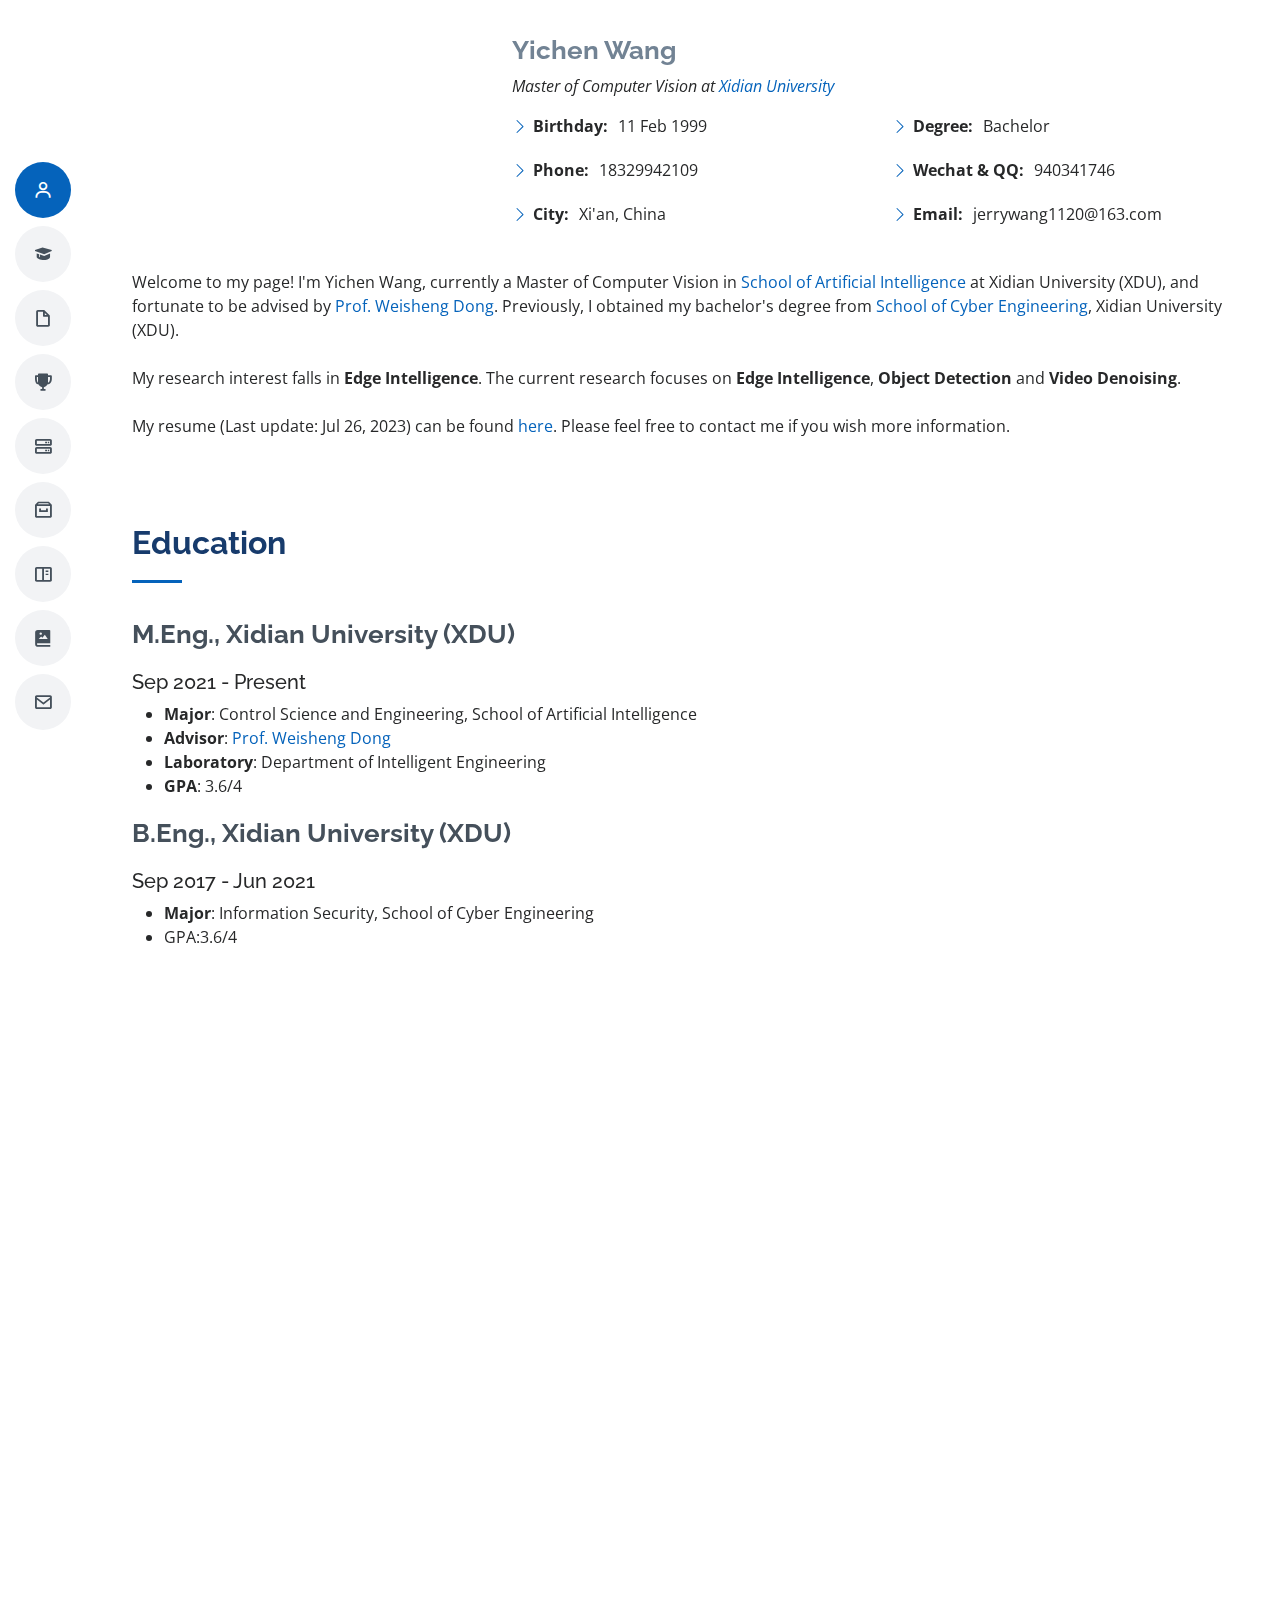
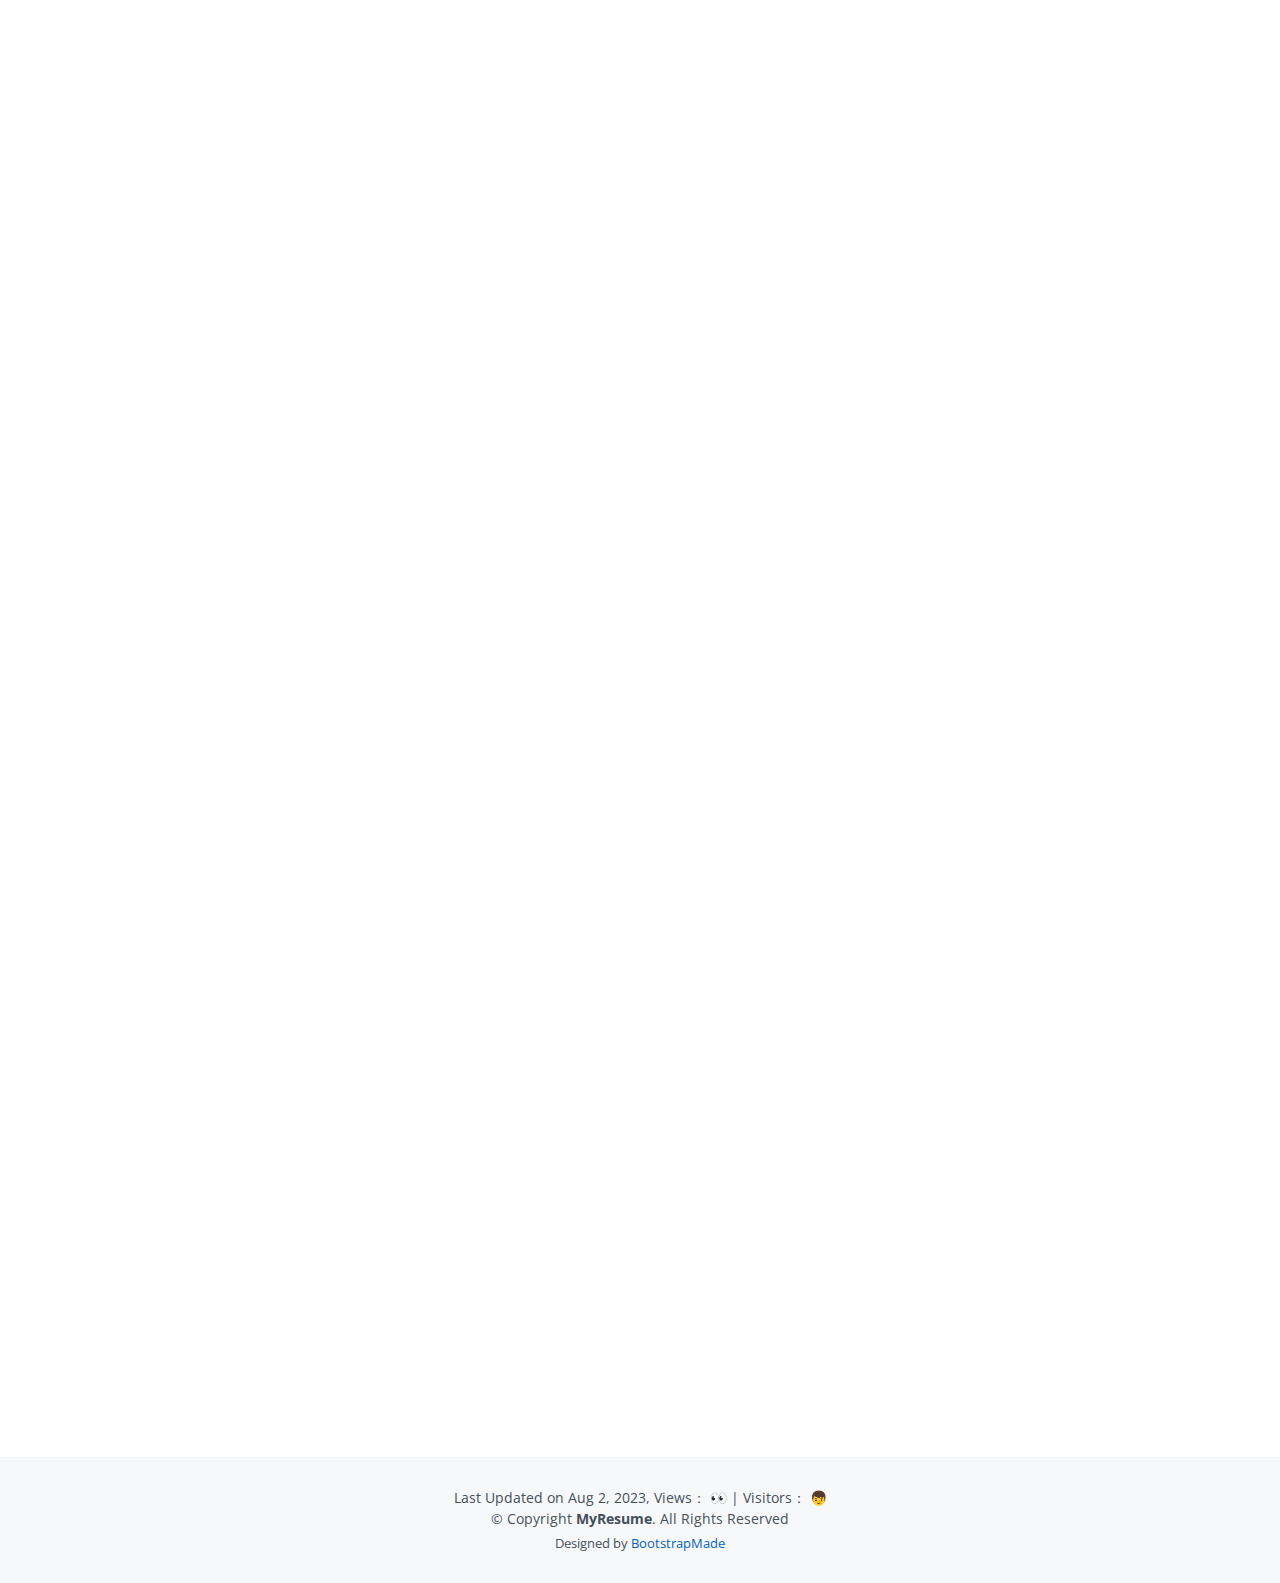
==== index.html @ 0af18704 "增加intership，略调排版" ====
<!DOCTYPE html>
<html lang="en">

<head>
  <meta charset="utf-8">
  <meta content="width=device-width, initial-scale=1.0" name="viewport">

  <title>The page of Yichen Wang - Index</title>
  <meta content="" name="description">
  <meta content="" name="keywords">

  <!-- Favicons -->
  <link href="assets/img/head.jpg" rel="icon">
  <link href="assets/img/head.jpg" rel="apple-touch-icon">

  <!-- Google Fonts -->
  <link href="https://fonts.googleapis.com/css?family=Open+Sans:300,300i,400,400i,600,600i,700,700i|Raleway:300,300i,400,400i,500,500i,600,600i,700,700i|Poppins:300,300i,400,400i,500,500i,600,600i,700,700i" rel="stylesheet">

  <!-- Vendor CSS Files -->
  <link href="assets/vendor/aos/aos.css" rel="stylesheet">
  <link href="assets/vendor/bootstrap/css/bootstrap.min.css" rel="stylesheet">
  <link href="assets/vendor/bootstrap-icons/bootstrap-icons.css" rel="stylesheet">
  <link href="assets/vendor/boxicons/css/boxicons.min.css" rel="stylesheet">
  <link href="assets/vendor/glightbox/css/glightbox.min.css" rel="stylesheet">
  <link href="assets/vendor/swiper/swiper-bundle.min.css" rel="stylesheet">

  <!-- Template Main CSS File -->
  <link href="assets/css/style.css" rel="stylesheet">

  <!-- =======================================================
  * Template Name: MyResume - v4.10.0
  * Template URL: https://bootstrapmade.com/free-html-bootstrap-template-my-resume/
  * Author: BootstrapMade.com
  * License: https://bootstrapmade.com/license/
  ======================================================== -->
</head>

<body>

  <!-- ======= Mobile nav toggle button ======= -->
  <!-- <button type="button" class="mobile-nav-toggle d-xl-none"><i class="bi bi-list mobile-nav-toggle"></i></button> -->
  <i class="bi bi-list mobile-nav-toggle d-lg-none"></i>
  <!-- ======= Header ======= -->
  <header id="header" class="d-flex flex-column justify-content-center">

    <nav id="navbar" class="navbar nav-menu">
      <ul>
<!--        <li><a href="#hero" class="nav-link scrollto active"><i class="bx bx-home"></i> <span>Home</span></a></li>-->
        <li><a href="#about" class="nav-link scrollto"><i class="bx bx-user"></i> <span>About</span></a></li>
        <li><a href="#facts" class="nav-link scrollto"><i class="bx bxs-graduation"></i> <span>Education</span></a></li>
        <li><a href="#Publication" class="nav-link scrollto"><i class="bx bx-file-blank"></i> <span>Publications</span></a></li>
        <li><a href="#Awards" class="nav-link scrollto"><i class="bx bxs-trophy"></i> <span>Selected Honors and Awards</span></a></li>
        <li><a href="#Research Projects" class="nav-link scrollto"><i class="bx bx-server"></i> <span>Research Projects</span></a></li>
        <li><a href="#Internship" class="nav-link scrollto"><i class="bx bx-archive"></i> <span>Internship</span></a></li>
        <li><a href="#Relevant Services" class="nav-link scrollto"><i class="bx bx-book-content"></i> <span>Relevant Services</span></a></li>
        <li><a href="#Photos" class="nav-link scrollto"><i class="bx bxs-photo-album"></i> <span>Photos</span></a></li>
        <li><a href="#contact" class="nav-link scrollto"><i class="bx bx-envelope"></i> <span>Contact</span></a></li>
      </ul>
    </nav><!-- .nav-menu -->

  </header><!-- End Header -->

<!--  &lt;!&ndash; ======= Hero Section ======= &ndash;&gt;-->
<!--  <section id="hero" class="d-flex flex-column justify-content-center">-->
<!--    <div class="container" data-aos="zoom-in" data-aos-delay="100">-->
<!--      <h1>Brandon Johnson</h1>-->
<!--      <p>I'm a <span class="typed" data-typed-items="Designer, Developer, Freelancer, Photographer"></span></p>-->
<!--      <div class="social-links">-->
<!--        <a href="#" class="twitter"><i class="bx bxl-twitter"></i></a>-->
<!--        <a href="#" class="facebook"><i class="bx bxl-facebook"></i></a>-->
<!--        <a href="#" class="instagram"><i class="bx bxl-instagram"></i></a>-->
<!--        <a href="#" class="google-plus"><i class="bx bxl-skype"></i></a>-->
<!--        <a href="#" class="linkedin"><i class="bx bxl-linkedin"></i></a>-->
<!--      </div>-->
<!--    </div>-->
<!--  </section>&lt;!&ndash; End Hero &ndash;&gt;-->

  <main id="main">

    <!-- ======= About Section ======= -->
    <section id="about" class="about">
      <div class="container" data-aos="fade-up">

<!--        <div class="section-title">-->
<!--          <h2>About</h2>-->
<!--          <p>Magnam dolores commodi suscipit. Necessitatibus eius consequatur ex aliquid fuga eum quidem. Sit sint consectetur velit. Quisquam quos quisquam cupiditate. Et nemo qui impedit suscipit alias ea. Quia fugiat sit in iste officiis commodi quidem hic quas.</p>-->
<!--        </div>-->

        <div class="row">
          <div class="col-lg-4">
            <img src="assets/img/me.jpg" class="img-fluid" alt="">
          </div>
          <div class="col-lg-8 pt-4 pt-lg-0 content">
            <h3>Yichen Wang</h3>
            <p class="fst-italic">
              Master of Computer Vision at <a href="https://www.xidian.edu.cn/">Xidian University</a> 
            </p>
            <div class="row">
              <div class="col-lg-6">
                <ul>
                  <li><i class="bi bi-chevron-right"></i> <strong>Birthday:</strong> <span>11 Feb 1999</span></li>
<!--                  <li><i class="bi bi-chevron-right"></i> <strong>Website:</strong> <span>www.example.com</span></li>-->
                  <li><i class="bi bi-chevron-right"></i> <strong>Phone:</strong> <span>18329942109</span></li>
                  <li><i class="bi bi-chevron-right"></i> <strong>City:</strong> <span>Xi'an, China</span></li>
                </ul>
              </div>
              <div class="col-lg-6">
                <ul>
                  <li><i class="bi bi-chevron-right"></i> <strong>Degree:</strong> <span>Bachelor</span></li>
                  <li><i class="bi bi-chevron-right"></i> <strong>Wechat & QQ:</strong> <span>940341746</span></li>   
                  <li><i class="bi bi-chevron-right"></i> <strong>Email:</strong> <span>jerrywang1120@163.com</span></li>
<!--                  <li><i class="bi bi-chevron-right"></i> <strong>Freelance:</strong> <span>Available</span></li>-->
                </ul>
              </div>
            </div>
          </div>
          <p>
            <br>
            Welcome to my page! I'm Yichen Wang, currently a Master of Computer Vision in <a href="https://sai.xidian.edu.cn/">School of Artificial Intelligence</a> at Xidian University (XDU),
            and fortunate to be advised by <a href="https://web.xidian.edu.cn/wsdong/">Prof. Weisheng Dong</a>.
            Previously, I obtained my bachelor's degree from <a href="https://ce.xidian.edu.cn/">School of Cyber Engineering</a>, Xidian University (XDU).
            <br>
            <br>
            My research interest falls in <b>Edge Intelligence</b>.
            The current research focuses on <b>Edge Intelligence</b>, <b> Object Detection</b> and <b>Video Denoising</b>.
            <br>
            <br>
            My resume (Last update: Jul 26, 2023) can be found <a href="./Yichen Wang_Resume.pdf">here</a>. Please feel free to contact me if you wish more information.

          </p>
        </div>
      </div>
    </section><!-- End About Section -->

    <!-- ======= Facts Section ======= -->
    <section id="facts" class="resume">
      <div class="container" data-aos="fade-up">


        <div class="section-title">
          <h2>Education</h2>
        </div>

          <h4 class="resume-title_under_section_title">M.Eng., Xidian University (XDU)</h4>
          <h5>Sep 2021 - Present</h5>
          <ul>
            <li><b>Major</b>: Control Science and Engineering, School of Artificial Intelligence</li>
            <li><b>Advisor</b>: <a href="https://web.xidian.edu.cn/wsdong/">Prof. Weisheng Dong</a></li>
            <li><b>Laboratory</b>: Department of Intelligent Engineering</li>
            <li><b>GPA</b>: 3.6/4</li>
          </ul>


        <h4 class="resume-title">B.Eng., Xidian University (XDU)</h4>
        <h5>Sep 2017 - Jun 2021</h5>
<!--          <p><em>Innovative and deadline-driven Graphic Designer with 3+ years of experience designing and developing user-centered digital/print marketing material from initial concept to final, polished deliverable.</em></p>-->
        <ul>
          <li><b>Major</b>: Information Security, School of Cyber Engineering</li>
          <li>GPA:3.6/4</li>
        </ul>

      </div>
    </section><!-- End Facts Section -->

    <!-- ======= Publication Section ======= -->
    <section id="Publication" class="resume">
      <div class="container" data-aos="fade-up">
        <div class="section-title">
          <h2>Publication</h2>
        </div>
        <h4><b><a href="https://ieeexplore.ieee.org/document/10050095">Deep Unfolding Network for Efficient Mixed Video Noise Removal</a></b> (Accepted)</h4>
        Lu Sun, Yichen Wang, Fangfang Wu, Xin Li, <i>Fellow, IEEE</i>, <br>
        Weisheng Dong, <i>Member, IEEE</i>, and Guangming Shi, <i>Fellow, IEEE</i> <br>
        IEEE Transactions on Circuits and Systems for Video Technology <b>(T-CSVT)</b>
      </div>
    </section>
    <!-- End Publication Section -->

    <!-- ======= Awards Section ======= -->
    <section id="Awards" class="resume">
      <div class="container" data-aos="fade-up">
        <div class="section-title">
          <h2>Selected Honors and Awards</h2>
        </div>
        <h4 class="resume-title_under_section_title">During Postgraduate</h4>
        <ul>
          <li>Outstanding master student of XDU, 2022</li>
          <li>The Second Prize Scholarship of XDU, 2022</li>
          <li>Elite eight men's singles in the university tennis match, 2022</li>
          <li>Outstanding volunteer in the fight against COVID-19, 2022</li>
        </ul>

        <h4 class="resume-title">During Undergraduate</h4>
        <ul>
          <li>Excellent Communist Youth League member, 2021</li>
          <li>The Third Prize Scholarship of XDU, 2020</li>
          <li>Excellent Communist Youth League member, 2020</li>
          <li><b>Special Prize of National Cryptography Competition</b> (Top 1 got the awards), 2019</li>
          <li>The Third Prize Scholarship of XDU, 2019</li>
          <li>Excellent Communist Youth League member, 2019</li>
        </ul>
      </div>
    </section><!-- End Awards Section -->




  <!-- ======= Research Projects Section ======= -->
    <section id="Research Projects" class="resume">
      <div class="container" data-aos="fade-up">
        <div class="section-title">
          <h2>Research Projects</h2>
        </div>

        <h4><b>Cloud Edge Intelligent Collaboration Technology in Wireless Communication Environment</b> (Jun 2023 - Present)</h4>
        <ul>
          <li><b>Goal</b>: Development of the Cloud Edge Cooperative Intelligent Processing Framework, which allows for cooperative searching of typical vehicles and other targets.</li>
          <li><b>Advisor</b>: Prof. Weisheng Dong </li>
          <li><b>Consigner</b>: School of Artificial Intelligence, Xidian University </li>
          <li><b>Role</b>: Head of Research Project </li>
        </ul>
        
        <h4><b>Object Detection for State Grid Corporation of China</b> (Aug 2022 - Present)</h4>
        <ul>
          <li><b>Name</b>: Oil leak detection </li>
          <li><b>Consigner</b>: State Grid Jiangsu Electric Power CO., LTD, Corporation of China </li>
          <li><b>Role</b>: Head of Research Project </li><br>
        </ul>

        <h4><b>Restoration of Old Movie Noise</b> (Oct 2021 - Aug 2022)</h4>
        <ul>
          <li><b>Goal</b>: Removing the Mixture of Additive White Gaussian Noise and Impulse Noise of Old Film's Frames by Using Convolutional Neural Networks</li>
          <li><b>Advisor</b>: Prof. Weisheng Dong </li>
          <li><b>Achievement</b>: <a href="#Publication">A Paper Accepted by T-CSVT</a> and a Patent (Pending) </li>
          <li><b>Role</b>: Key Researcher </li>
        </ul>

      </div>
    </section>
  <!-- End Research Projects Section -->

  <!-- ======= Internship Section ======= -->
  <section id="Internship" class="resume">
    <div class="container" data-aos="fade-up">
      <div class="section-title">
        <h2>Internship</h2>
      </div>
      <h4><b>Financial Fraud Prediction Based on Graph Neural Network, Huawei Technologies Co., Ltd.</b></h4>
      <ul>
        <li>AI engineer</li>
        <li>Current work:</li>
          <b>1.</b>Learning telecom fraud classic case, and from which summed up the typical fraud mode.<br>
          <b>2.</b>From the volume of one year of simulated transaction data, the use of pyspark analysis of fraudulent transactions and normal transactions of the typical characteristics.<br>
        <li>July 2023 - Aug 2023</li>
      </ul>
    </div>
  </section>
  <!-- End Internship Section -->


  <!-- ======= Relevant Services Section ======= -->
  <section id="Relevant Services" class="resume">
    <div class="container" data-aos="fade-up">
      <div class="section-title">
        <h2>Relevant Services</h2>
      </div>

      <h4><b>Fighting against COVID-19</b> (Jan 2022)</h4>
      <ul>
        <li><b>Organizer</b>: Xidian University </li>
        <li><b>Role</b>: Volunteer </li><br>
      </ul>

      <h4><b>National Middle School Student Cyber Security Competition</b> (2019 – 2021 Annually)</h4>
      <ul>
        <li><b>Responsible Part</b>: Live Broadcast on 3 Platforms and Live Photography </li>
        <li><b>Sponsor</b>: Office of Shaanxi Provincial Internet Information & Xidian University </li>
        <li><b>Role</b>: Sponsor's Head of Students </li><br>
      </ul>

      <h4><b>College Administrative Affairs</b> (2019 - 2021)</h4>
      <ul>
        <li><b>Work for</b>: School of Cyber Engineering, Xidian University </li>
        <li><b>Role</b>: Counselor assistant </li><br>
      </ul>

      <h4><b>CHINACRYPT 2019</b> (Nov 2019)</h4>
      <ul>
        <li><b>Organizer</b>: Chinese Association for Cryptologic Research (CACR) </li>
        <li><b>Role</b>: Volunteer </li><br>
      </ul>

      <h4><b>College Publicity Work</b> (2017 - 2021)</h4>
      <ul>
        <li><b>Work for</b>: School of Cyber Engineering, Xidian University </li>
        <li><b>Role</b>: Head Photographer </li><br>
      </ul>

    </div>
  </section>
<!-- End Research Projects Section -->


    <!-- ======= Skills Section ======= -->
    <!-- <section id="skills" class="skills section-bg">
      <div class="container" data-aos="fade-up">

        <div class="section-title">
          <h2>Skills</h2>
          <p>Magnam dolores commodi suscipit. Necessitatibus eius consequatur ex aliquid fuga eum quidem. Sit sint consectetur velit. Quisquam quos quisquam cupiditate. Et nemo qui impedit suscipit alias ea. Quia fugiat sit in iste officiis commodi quidem hic quas.</p>
        </div>

        <div class="row skills-content">

          <div class="col-lg-6">

            <div class="progress">
              <span class="skill">HTML <i class="val">100%</i></span>
              <div class="progress-bar-wrap">
                <div class="progress-bar" role="progressbar" aria-valuenow="100" aria-valuemin="0" aria-valuemax="100"></div>
              </div>
            </div>

            <div class="progress">
              <span class="skill">CSS <i class="val">90%</i></span>
              <div class="progress-bar-wrap">
                <div class="progress-bar" role="progressbar" aria-valuenow="90" aria-valuemin="0" aria-valuemax="100"></div>
              </div>
            </div>

            <div class="progress">
              <span class="skill">JavaScript <i class="val">75%</i></span>
              <div class="progress-bar-wrap">
                <div class="progress-bar" role="progressbar" aria-valuenow="75" aria-valuemin="0" aria-valuemax="100"></div>
              </div>
            </div>

          </div>

          <div class="col-lg-6">

            <div class="progress">
              <span class="skill">PHP <i class="val">80%</i></span>
              <div class="progress-bar-wrap">
                <div class="progress-bar" role="progressbar" aria-valuenow="80" aria-valuemin="0" aria-valuemax="100"></div>
              </div>
            </div>

            <div class="progress">
              <span class="skill">WordPress/CMS <i class="val">90%</i></span>
              <div class="progress-bar-wrap">
                <div class="progress-bar" role="progressbar" aria-valuenow="90" aria-valuemin="0" aria-valuemax="100"></div>
              </div>
            </div>

            <div class="progress">
              <span class="skill">Photoshop <i class="val">55%</i></span>
              <div class="progress-bar-wrap">
                <div class="progress-bar" role="progressbar" aria-valuenow="55" aria-valuemin="0" aria-valuemax="100"></div>
              </div>
            </div>

          </div>

        </div>

      </div>
    </section>End Skills Section -->

    <!-- ======= Resume Section ======= -->
    <!-- <section id="resume" class="resume">
      <div class="container" data-aos="fade-up">

        <div class="section-title">
          <h2>Resume</h2>
          <p>Magnam dolores commodi suscipit. Necessitatibus eius consequatur ex aliquid fuga eum quidem. Sit sint consectetur velit. Quisquam quos quisquam cupiditate. Et nemo qui impedit suscipit alias ea. Quia fugiat sit in iste officiis commodi quidem hic quas.</p>
        </div>

        <div class="row">
          <div class="col-lg-6">
            <h3 class="resume-title">Sumary</h3>
            <div class="resume-item pb-0">
              <h4>Brandon Johnson</h4>
              <p><em>Innovative and deadline-driven Graphic Designer with 3+ years of experience designing and developing user-centered digital/print marketing material from initial concept to final, polished deliverable.</em></p>
              <ul>
                <li>Portland par 127,Orlando, FL</li>
                <li>(123) 456-7891</li>
                <li>alice.barkley@example.com</li>
              </ul>
            </div>

            <h3 class="resume-title">Education</h3>
            <div class="resume-item">
              <h4>Master of Fine Arts &amp; Graphic Design</h4>
              <h5>2015 - 2016</h5>
              <p><em>Rochester Institute of Technology, Rochester, NY</em></p>
              <p>Qui deserunt veniam. Et sed aliquam labore tempore sed quisquam iusto autem sit. Ea vero voluptatum qui ut dignissimos deleniti nerada porti sand markend</p>
            </div>
            <div class="resume-item">
              <h4>Bachelor of Fine Arts &amp; Graphic Design</h4>
              <h5>2010 - 2014</h5>
              <p><em>Rochester Institute of Technology, Rochester, NY</em></p>
              <p>Quia nobis sequi est occaecati aut. Repudiandae et iusto quae reiciendis et quis Eius vel ratione eius unde vitae rerum voluptates asperiores voluptatem Earum molestiae consequatur neque etlon sader mart dila</p>
            </div>
          </div>
          <div class="col-lg-6">
            <h3 class="resume-title">Professional Experience</h3>
            <div class="resume-item">
              <h4>Senior graphic design specialist</h4>
              <h5>2019 - Present</h5>
              <p><em>Experion, New York, NY </em></p>
              <ul>
                <li>Lead in the design, development, and implementation of the graphic, layout, and production communication materials</li>
                <li>Delegate tasks to the 7 members of the design team and provide counsel on all aspects of the project. </li>
                <li>Supervise the assessment of all graphic materials in order to ensure quality and accuracy of the design</li>
                <li>Oversee the efficient use of production project budgets ranging from $2,000 - $25,000</li>
              </ul>
            </div>
            <div class="resume-item">
              <h4>Graphic design specialist</h4>
              <h5>2017 - 2018</h5>
              <p><em>Stepping Stone Advertising, New York, NY</em></p>
              <ul>
                <li>Developed numerous marketing programs (logos, brochures,infographics, presentations, and advertisements).</li>
                <li>Managed up to 5 projects or tasks at a given time while under pressure</li>
                <li>Recommended and consulted with clients on the most appropriate graphic design</li>
                <li>Created 4+ design presentations and proposals a month for clients and account managers</li>
              </ul>
            </div>
          </div>
        </div>

      </div>
    </section>End Resume Section -->

    <!-- ======= Photos Section ======= -->
    <section id="Photos" class="portfolio section-bg">
      <div class="container" data-aos="fade-up">

        <div class="section-title">
          <h2>Photos</h2>
          <p> <a href="photos.html">Here are some photos</a> I took during my free time. Hope you to like it.</p>
   
        </div>

      </div>
    </section><!-- End Photos Section -->

    <!-- ======= Services Section ======= -->
    <!-- <section id="services" class="services">
      <div class="container" data-aos="fade-up">

        <div class="section-title">
          <h2>Services</h2>
          <p>Magnam dolores commodi suscipit. Necessitatibus eius consequatur ex aliquid fuga eum quidem. Sit sint consectetur velit. Quisquam quos quisquam cupiditate. Et nemo qui impedit suscipit alias ea. Quia fugiat sit in iste officiis commodi quidem hic quas.</p>
        </div>

        <div class="row">

          <div class="col-lg-4 col-md-6 d-flex align-items-stretch" data-aos="zoom-in" data-aos-delay="100">
            <div class="icon-box iconbox-blue">
              <div class="icon">
                <svg width="100" height="100" viewBox="0 0 600 600" xmlns="http://www.w3.org/2000/svg">
                  <path stroke="none" stroke-width="0" fill="#f5f5f5" d="M300,521.0016835830174C376.1290562159157,517.8887921683347,466.0731472004068,529.7835943286574,510.70327084640275,468.03025145048787C554.3714126377745,407.6079735673963,508.03601936045806,328.9844924480964,491.2728898941984,256.3432110539036C474.5976632858925,184.082847569629,479.9380746630129,96.60480741107993,416.23090153303,58.64404602377083C348.86323505073057,18.502131276798302,261.93793281208167,40.57373210992963,193.5410806939664,78.93577620505333C130.42746243093433,114.334589627462,98.30271207620316,179.96522072025542,76.75703585869454,249.04625023123273C51.97151888228291,328.5150500222984,13.704378332031375,421.85034740162234,66.52175969318436,486.19268352777647C119.04800174914682,550.1803526380478,217.28368757567262,524.383925680826,300,521.0016835830174"></path>
                </svg>
                <i class="bx bxl-dribbble"></i>
              </div>
              <h4><a href="">Lorem Ipsum</a></h4>
              <p>Voluptatum deleniti atque corrupti quos dolores et quas molestias excepturi</p>
            </div>
          </div>

          <div class="col-lg-4 col-md-6 d-flex align-items-stretch mt-4 mt-md-0" data-aos="zoom-in" data-aos-delay="200">
            <div class="icon-box iconbox-orange ">
              <div class="icon">
                <svg width="100" height="100" viewBox="0 0 600 600" xmlns="http://www.w3.org/2000/svg">
                  <path stroke="none" stroke-width="0" fill="#f5f5f5" d="M300,582.0697525312426C382.5290701553225,586.8405444964366,449.9789794690241,525.3245884688669,502.5850820975895,461.55621195738473C556.606425686781,396.0723002908107,615.8543463187945,314.28637112970534,586.6730223649479,234.56875336149918C558.9533121215079,158.8439757836574,454.9685369536778,164.00468322053177,381.49747125262974,130.76875717737553C312.15926192815925,99.40240125094834,248.97055460311594,18.661163978235184,179.8680185752513,50.54337015887873C110.5421016452524,82.52863877960104,119.82277516462835,180.83849132639028,109.12597500060166,256.43424936330496C100.08760227029461,320.3096726198365,92.17705696193138,384.0621239912766,124.79988738764834,439.7174275375508C164.83382741302287,508.01625554203684,220.96474134820875,577.5009287672846,300,582.0697525312426"></path>
                </svg>
                <i class="bx bx-file"></i>
              </div>
              <h4><a href="">Sed Perspiciatis</a></h4>
              <p>Duis aute irure dolor in reprehenderit in voluptate velit esse cillum dolore</p>
            </div>
          </div>

          <div class="col-lg-4 col-md-6 d-flex align-items-stretch mt-4 mt-lg-0" data-aos="zoom-in" data-aos-delay="300">
            <div class="icon-box iconbox-pink">
              <div class="icon">
                <svg width="100" height="100" viewBox="0 0 600 600" xmlns="http://www.w3.org/2000/svg">
                  <path stroke="none" stroke-width="0" fill="#f5f5f5" d="M300,541.5067337569781C382.14930387511276,545.0595476570109,479.8736841581634,548.3450877840088,526.4010558755058,480.5488172755941C571.5218469581645,414.80211281144784,517.5187510058486,332.0715597781072,496.52539010469104,255.14436215662573C477.37192572678356,184.95920475031193,473.57363656557914,105.61284051026155,413.0603344069578,65.22779650032875C343.27470386102294,18.654635553484475,251.2091493199835,5.337323636656869,175.0934190732945,40.62881213300186C97.87086631185822,76.43348514350839,51.98124368387456,156.15599469081315,36.44837278890362,239.84606092416172C21.716077023791087,319.22268207091537,43.775223500013084,401.1760424656574,96.891909868211,461.97329694683043C147.22146801428983,519.5804099606455,223.5754009179313,538.201503339737,300,541.5067337569781"></path>
                </svg>
                <i class="bx bx-tachometer"></i>
              </div>
              <h4><a href="">Magni Dolores</a></h4>
              <p>Excepteur sint occaecat cupidatat non proident, sunt in culpa qui officia</p>
            </div>
          </div>

          <div class="col-lg-4 col-md-6 d-flex align-items-stretch mt-4" data-aos="zoom-in" data-aos-delay="100">
            <div class="icon-box iconbox-yellow">
              <div class="icon">
                <svg width="100" height="100" viewBox="0 0 600 600" xmlns="http://www.w3.org/2000/svg">
                  <path stroke="none" stroke-width="0" fill="#f5f5f5" d="M300,503.46388370962813C374.79870501325706,506.71871716319447,464.8034551963731,527.1746412648533,510.4981551193396,467.86667711651364C555.9287308511215,408.9015244558933,512.6030010748507,327.5744911775523,490.211057578863,256.5855673507754C471.097692560561,195.9906835881958,447.69079081568157,138.11976852964426,395.19560036434837,102.3242989838813C329.3053358748298,57.3949838291264,248.02791733380457,8.279543830951368,175.87071277845988,42.242879143198664C103.41431057327972,76.34704239035025,93.79494320519305,170.9812938413882,81.28167332365135,250.07896920659033C70.17666984294237,320.27484674793965,64.84698225790005,396.69656628748305,111.28512138212992,450.4950937839243C156.20124167950087,502.5303643271138,231.32542653798444,500.4755392045468,300,503.46388370962813"></path>
                </svg>
                <i class="bx bx-layer"></i>
              </div>
              <h4><a href="">Nemo Enim</a></h4>
              <p>At vero eos et accusamus et iusto odio dignissimos ducimus qui blanditiis</p>
            </div>
          </div>

          <div class="col-lg-4 col-md-6 d-flex align-items-stretch mt-4" data-aos="zoom-in" data-aos-delay="200">
            <div class="icon-box iconbox-red">
              <div class="icon">
                <svg width="100" height="100" viewBox="0 0 600 600" xmlns="http://www.w3.org/2000/svg">
                  <path stroke="none" stroke-width="0" fill="#f5f5f5" d="M300,532.3542879108572C369.38199826031484,532.3153073249985,429.10787420159085,491.63046689027357,474.5244479745417,439.17860296908856C522.8885846962883,383.3225815378663,569.1668002868075,314.3205725914397,550.7432151929288,242.7694973846089C532.6665558377875,172.5657663291529,456.2379748765914,142.6223662098291,390.3689995646985,112.34683881706744C326.66090330228417,83.06452184765237,258.84405631176094,53.51806209861945,193.32584062364296,78.48882559362697C121.61183558270385,105.82097193414197,62.805066853699245,167.19869350419734,48.57481801355237,242.6138429142374C34.843463184063346,315.3850353017275,76.69343916112496,383.4422959591041,125.22947124332185,439.3748458443577C170.7312796277747,491.8107796887764,230.57421082200815,532.3932930995766,300,532.3542879108572"></path>
                </svg>
                <i class="bx bx-slideshow"></i>
              </div>
              <h4><a href="">Dele Cardo</a></h4>
              <p>Quis consequatur saepe eligendi voluptatem consequatur dolor consequuntur</p>
            </div>
          </div>

          <div class="col-lg-4 col-md-6 d-flex align-items-stretch mt-4" data-aos="zoom-in" data-aos-delay="300">
            <div class="icon-box iconbox-teal">
              <div class="icon">
                <svg width="100" height="100" viewBox="0 0 600 600" xmlns="http://www.w3.org/2000/svg">
                  <path stroke="none" stroke-width="0" fill="#f5f5f5" d="M300,566.797414625762C385.7384707136149,576.1784315230908,478.7894351017131,552.8928747891023,531.9192734346935,484.94944893311C584.6109503024035,417.5663521118492,582.489472248146,322.67544863468447,553.9536738515405,242.03673114598146C529.1557734026468,171.96086150256528,465.24506316201064,127.66468636344209,395.9583748389544,100.7403814666027C334.2173773831606,76.7482773500951,269.4350130405921,84.62216499799875,207.1952322260088,107.2889140133804C132.92018162631612,134.33871894543012,41.79353780512637,160.00259165414826,22.644507872594943,236.69541883565114C3.319112789854554,314.0945973066697,72.72355303640163,379.243833228382,124.04198916343866,440.3218312028393C172.9286146004772,498.5055451809895,224.45579914871206,558.5317968840102,300,566.797414625762"></path>
                </svg>
                <i class="bx bx-arch"></i>
              </div>
              <h4><a href="">Divera Don</a></h4>
              <p>Modi nostrum vel laborum. Porro fugit error sit minus sapiente sit aspernatur</p>
            </div>
          </div>

        </div>

      </div>
    </section>End Services Section -->

    <!-- ======= Testimonials Section ======= -->
    <section id="testimonials" class="testimonials section-bg">
      <div class="container" data-aos="fade-up">

        <div class="section-title">
          <h2>Links</h2>
        </div>

        <div class="testimonials-slider swiper" data-aos="fade-up" data-aos-delay="100">
          <div class="swiper-wrapper">

            <div class="swiper-slide">
              <div class="testimonial-item">
                <img src="assets/img/xuliwen.jpg" class="testimonial-img" alt="">
                <h3><a href="https://livingxu.github.io">Liwen Xu</a></h3>
                <h4>Master of Cyberspace Security<br>
                  Shanghai Jiao Tong University</h4>
                <p>
                  <i class="bx bxs-quote-alt-left quote-icon-left"></i>
                  Too young, too simple.<br>
                  Sometimes naive.
                  <i class="bx bxs-quote-alt-right quote-icon-right"></i>
                </p>
              </div>
            </div><!-- End testimonial item -->

          

          </div>
          <div class="swiper-pagination"></div>
        </div>

      </div>
    </section><!-- End Testimonials Section -->

    <!-- ======= Contact Section ======= -->
    <section id="contact" class="contact">
      <div class="container" data-aos="fade-up">

        <div class="section-title">
          <h2>Contact</h2>
        </div>

        <div class="row mt-1">

          <div class="col-lg-4">
            <div class="info">

              <div class="address">
                <i class="bi bi-geo-alt"></i>
                <h4>Location:</h4>
                <p>266 Xinglong Section of Xifeng Road, Xi’an, Shaanxi</p>
                <p>712000</p> 
              </div>

              <div class="email">
                <i class="bi bi-wechat"></i>
                <h4>Wechat:</h4>
                <p>940341746</p>
              </div>
              
            </div>
          </div>
          <div class="col-lg-4"></div>

          <div class="col-lg-4">
            <div class="info">

              <div class="address">
                <a href="mailto:jerrywang1120@163.com" class="email"> <i class="bi bi-envelope"></i> </a> 
                <h4>Email:</h4>
                <p>jerrywang1120@163.com (default)</p>
                <p>jerrywang11209991@gmail.com</p>
              </div>

              <div class="email">
                <i class="bi bi-phone"></i>
                <h4>Call:</h4>
                <p>+86 18329942109</p>
                
              </div>
             
            </div>
          </div>
        </div>

      </div>

    </section><!-- End Contact Section -->

  </main><!-- End #main -->

  <!-- ======= Footer ======= -->
  <footer id="footer">
    <div class="container">
      <script async src="assets/js/footer.js"></script>

      <!-- <h3>Yichen Wang</h3>
      <p>Et aut eum quis fuga eos sunt ipsa nihil. Labore corporis magni eligendi fuga maxime saepe commodi placeat.</p>
      <div class="social-links">
        <a href="#" class="twitter"><i class="bx bxl-twitter"></i></a>
        <a href="#" class="facebook"><i class="bx bxl-facebook"></i></a>
        <a href="#" class="instagram"><i class="bx bxl-instagram"></i></a>
        <a href="#" class="google-plus"><i class="bx bxl-skype"></i></a>
        <a href="#" class="linkedin"><i class="bx bxl-linkedin"></i></a>
      </div> -->

      Last Updated on Aug 2, 2023,  Views：<span id="busuanzi_value_site_pv"><i class="fa fa-spinner fa-spin"></i></span> 👀 | Visitors：<span id="busuanzi_value_site_uv"><i class="fa fa-spinner fa-spin"></i></span> 👦
      <!-- TODO:数字修正一下啊！！ -->
      <div class="copyright">
        &copy; Copyright <strong><span>MyResume</span></strong>. All Rights Reserved
      </div>
      <div class="credits">
        <!-- All the links in the footer should remain intact. -->
        <!-- You can delete the links only if you purchased the pro version. -->
        <!-- Licensing information: [license-url] -->
        <!-- Purchase the pro version with working PHP/AJAX contact form: https://bootstrapmade.com/free-html-bootstrap-template-my-resume/ -->
        Designed by <a href="https://bootstrapmade.com/">BootstrapMade</a>
      </div>
    </div>
  </footer><!-- End Footer -->

  <div id="preloader"></div>
  <a href="#" class="back-to-top d-flex align-items-center justify-content-center"><i class="bi bi-arrow-up-short"></i></a>

  <!-- Vendor JS Files -->
  <script src="assets/vendor/purecounter/purecounter_vanilla.js"></script>
  <script src="assets/vendor/aos/aos.js"></script>
  <script src="assets/vendor/bootstrap/js/bootstrap.bundle.min.js"></script>
  <script src="assets/vendor/glightbox/js/glightbox.min.js"></script>
  <script src="assets/vendor/isotope-layout/isotope.pkgd.min.js"></script>
  <script src="assets/vendor/swiper/swiper-bundle.min.js"></script>
  <script src="assets/vendor/typed.js/typed.min.js"></script>
  <script src="assets/vendor/waypoints/noframework.waypoints.js"></script>
  <script src="assets/vendor/php-email-form/validate.js"></script>

  <!-- Template Main JS File -->
  <script src="assets/js/main.js"></script>

</body>

</html>
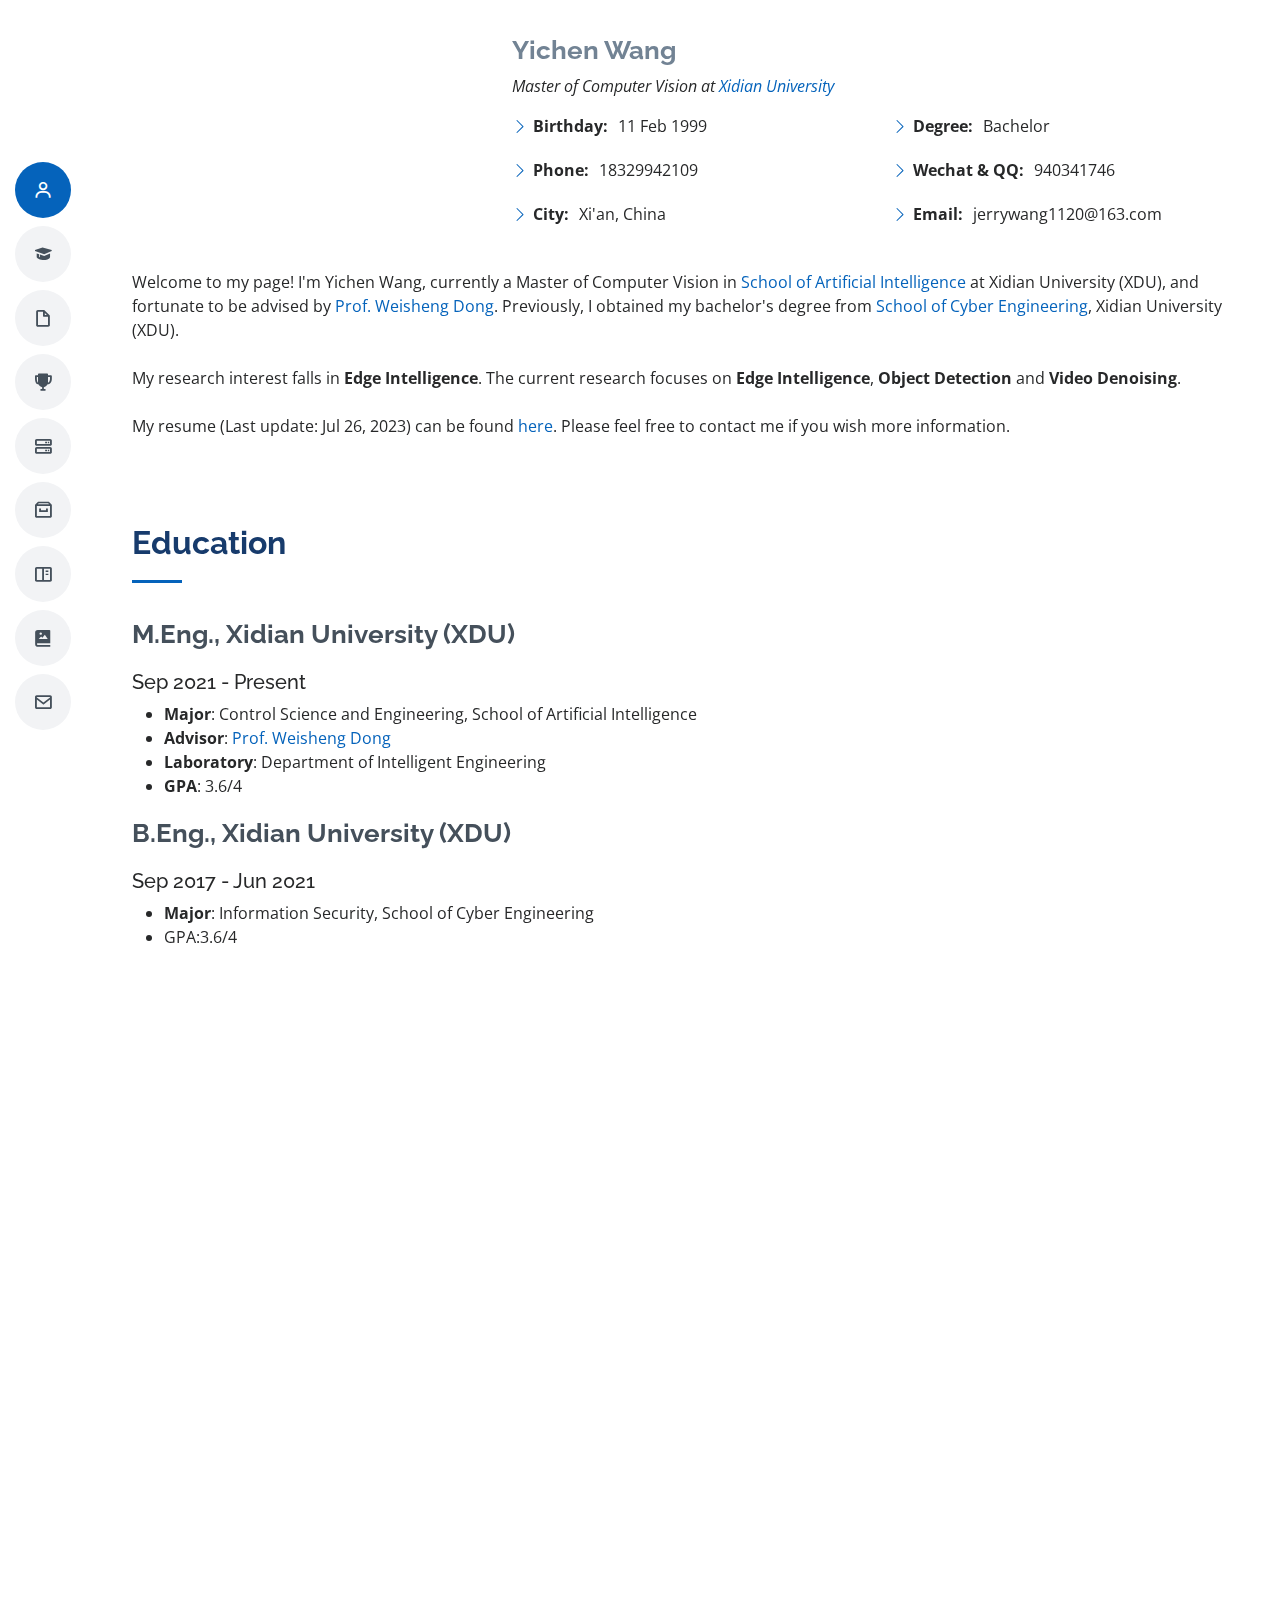
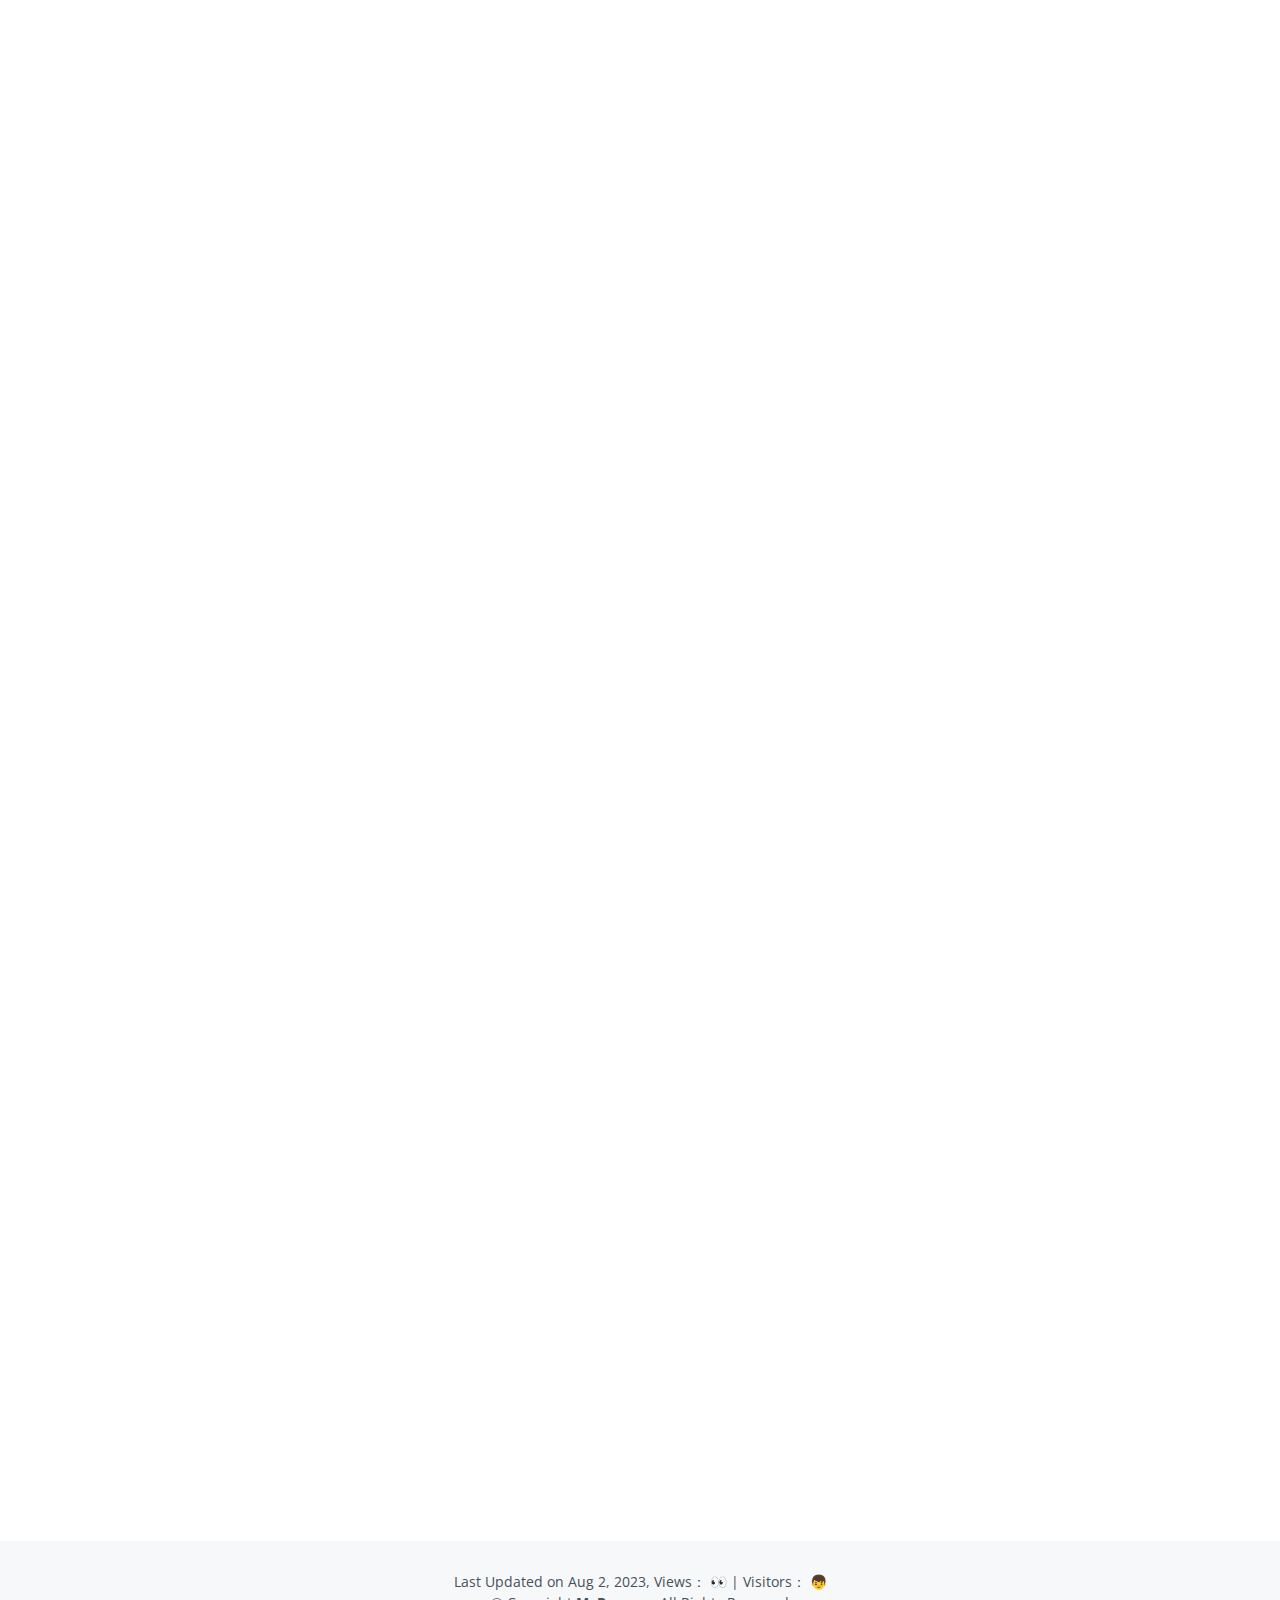
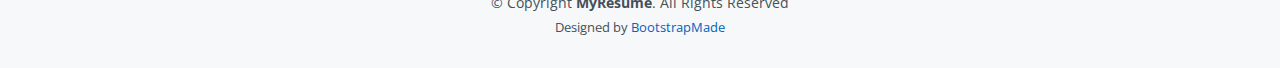
==== commit ce9cf97a: "intern更新" ====
--- a/index.html
+++ b/index.html
@@ -246,12 +246,15 @@
         <h2>Internship</h2>
       </div>
       <h4><b>Financial Fraud Prediction Based on Graph Neural Network, Huawei Technologies Co., Ltd.</b></h4>
+      <h4>Outstanding intern</h4>
       <ul>
         <li>AI engineer</li>
-        <li>Current work:</li>
-          <b>1.</b>Learning telecom fraud classic case, and from which summed up the typical fraud mode.<br>
-          <b>2.</b>From the volume of one year of simulated transaction data, the use of pyspark analysis of fraudulent transactions and normal transactions of the typical characteristics.<br>
-        <li>July 2023 - Aug 2023</li>
+        <li>Main work accomplished during the internship:</li>
+          <b>1.</b>Study the classic cases of financial fraud, summarize the behaviors of fraud that are different from normal transactions, and generalize the typical fraud patterns from them.<br>
+          <b>2.</b>From the simulated transaction data, design 60 features of fraudulent transactions using data analysis libraries such as PySpark and Pandas<br>
+          <b>3.</b>The features from the previous step are further organized and data mined to construct a feature matrix containing time series.<br>
+          <b>4.</b>Use the obtained feature matrix to train various machine learning and neural network algorithms, and the recall rate can reach 87%.<br>
+        <li>Jun 2023 - Aug 2023</li>
       </ul>
     </div>
   </section>
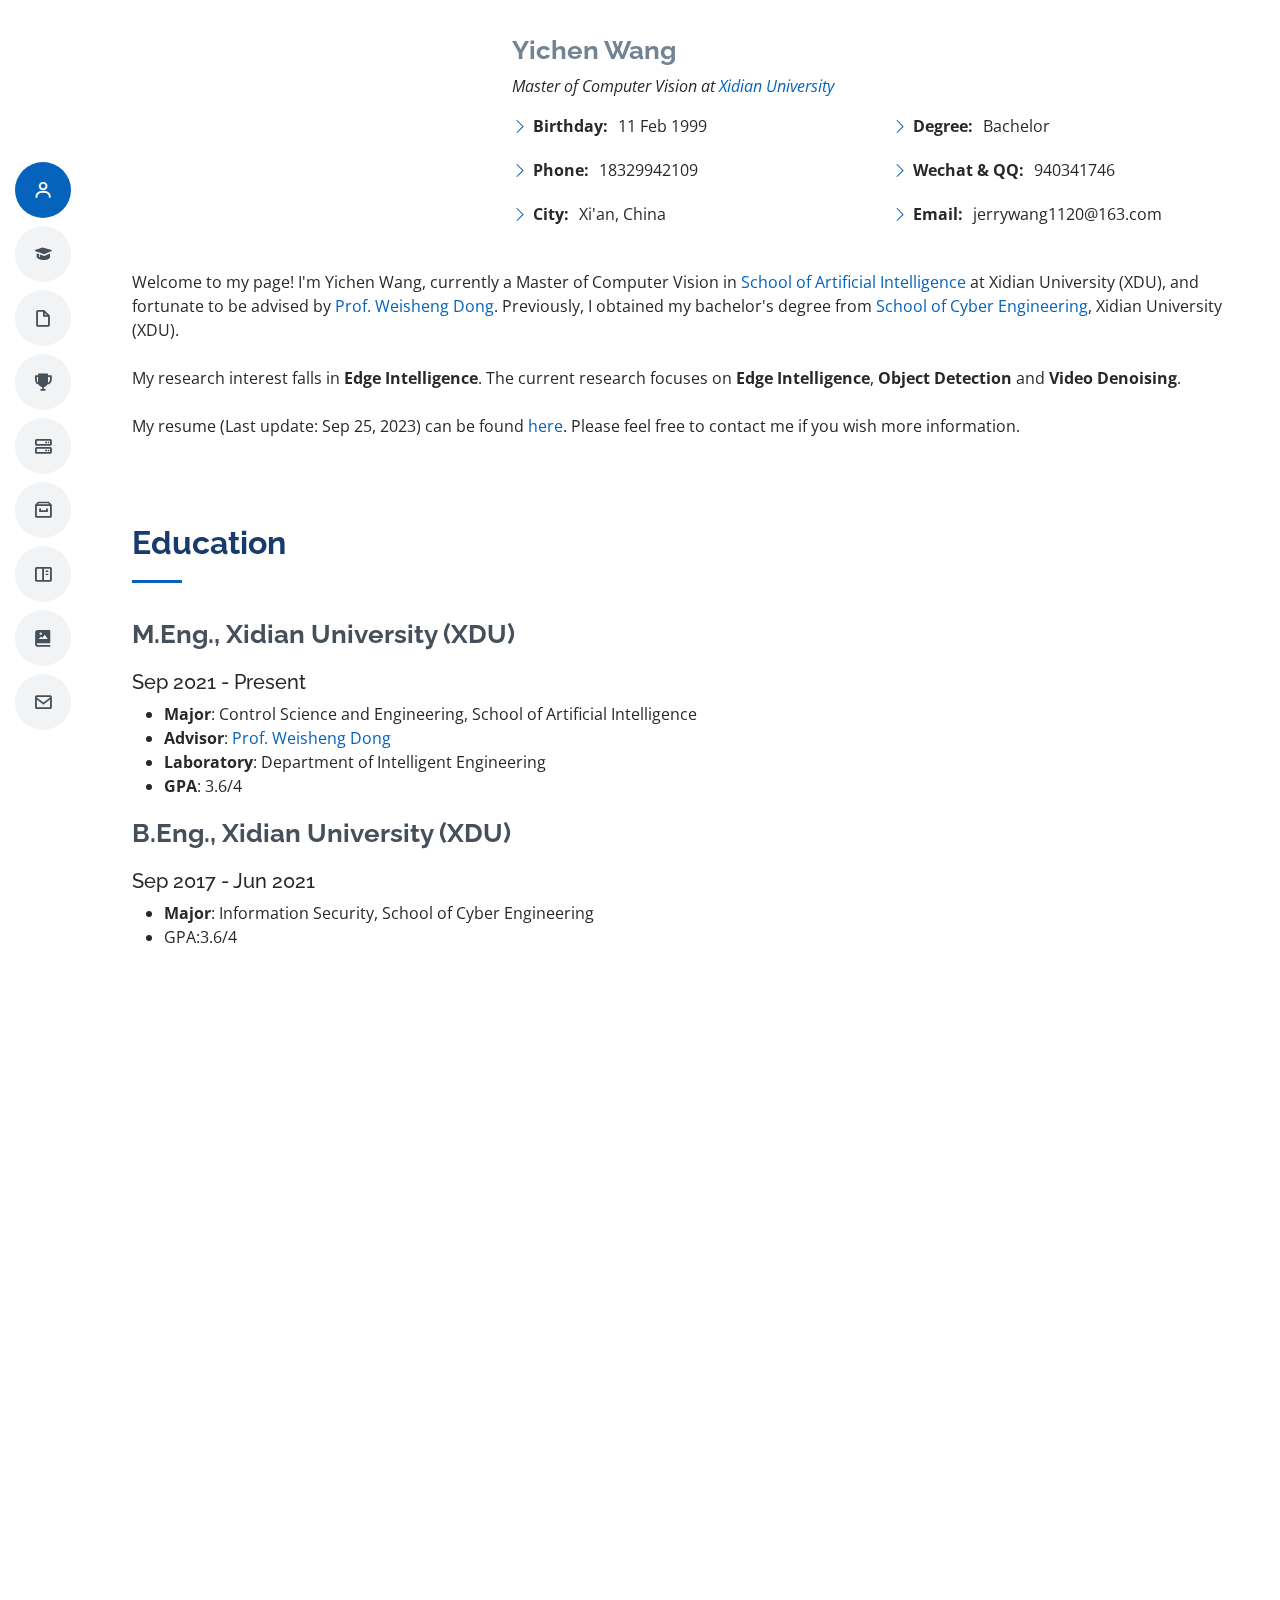
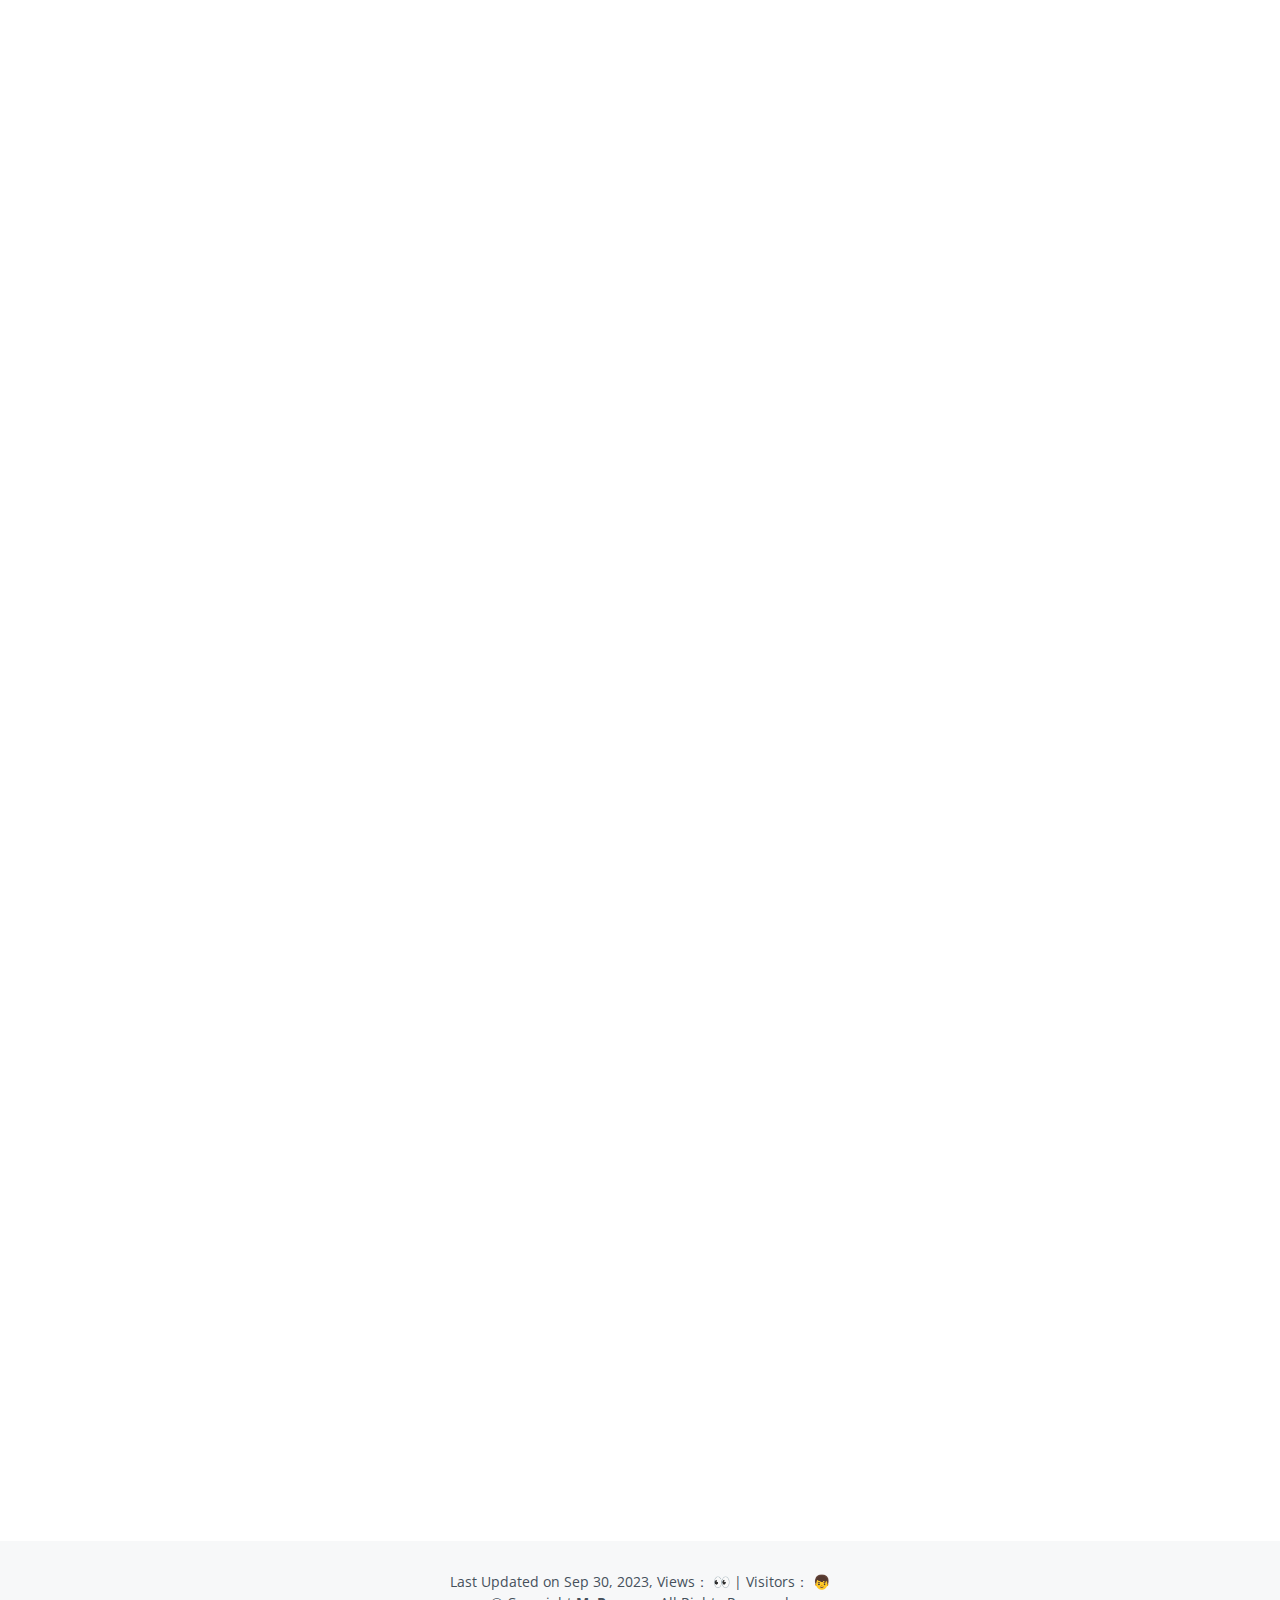
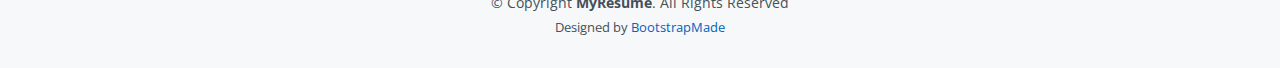
==== commit f1488b44: "简历和主页部分内容更新" ====
--- a/index.html
+++ b/index.html
@@ -125,7 +125,7 @@
             The current research focuses on <b>Edge Intelligence</b>, <b> Object Detection</b> and <b>Video Denoising</b>.
             <br>
             <br>
-            My resume (Last update: Jul 26, 2023) can be found <a href="./Yichen Wang_Resume.pdf">here</a>. Please feel free to contact me if you wish more information.
+            My resume (Last update: Sep 25, 2023) can be found <a href="./Yichen Wang_Resume.pdf">here</a>. Please feel free to contact me if you wish more information.
 
           </p>
         </div>
@@ -168,7 +168,7 @@
         <div class="section-title">
           <h2>Publication</h2>
         </div>
-        <h4><b><a href="https://ieeexplore.ieee.org/document/10050095">Deep Unfolding Network for Efficient Mixed Video Noise Removal</a></b> (Accepted)</h4>
+        <h4><b><a href="https://ieeexplore.ieee.org/document/10050095">Deep Unfolding Network for Efficient Mixed Video Noise Removal</a></b> (Published)</h4>
         Lu Sun, Yichen Wang, Fangfang Wu, Xin Li, <i>Fellow, IEEE</i>, <br>
         Weisheng Dong, <i>Member, IEEE</i>, and Guangming Shi, <i>Fellow, IEEE</i> <br>
         IEEE Transactions on Circuits and Systems for Video Technology <b>(T-CSVT)</b>
@@ -245,7 +245,7 @@
       <div class="section-title">
         <h2>Internship</h2>
       </div>
-      <h4><b>Financial Fraud Prediction Based on Graph Neural Network, Huawei Technologies Co., Ltd.</b></h4>
+      <h4><b>Financial Fraud Prediction Based on Deep Neural Network, Huawei Technologies Co., Ltd.</b></h4>
       <h4>Outstanding intern</h4>
       <ul>
         <li>AI engineer</li>
@@ -650,7 +650,7 @@
         <a href="#" class="linkedin"><i class="bx bxl-linkedin"></i></a>
       </div> -->
 
-      Last Updated on Aug 2, 2023,  Views：<span id="busuanzi_value_site_pv"><i class="fa fa-spinner fa-spin"></i></span> 👀 | Visitors：<span id="busuanzi_value_site_uv"><i class="fa fa-spinner fa-spin"></i></span> 👦
+      Last Updated on Sep 30, 2023,  Views：<span id="busuanzi_value_site_pv"><i class="fa fa-spinner fa-spin"></i></span> 👀 | Visitors：<span id="busuanzi_value_site_uv"><i class="fa fa-spinner fa-spin"></i></span> 👦
       <!-- TODO:数字修正一下啊！！ -->
       <div class="copyright">
         &copy; Copyright <strong><span>MyResume</span></strong>. All Rights Reserved
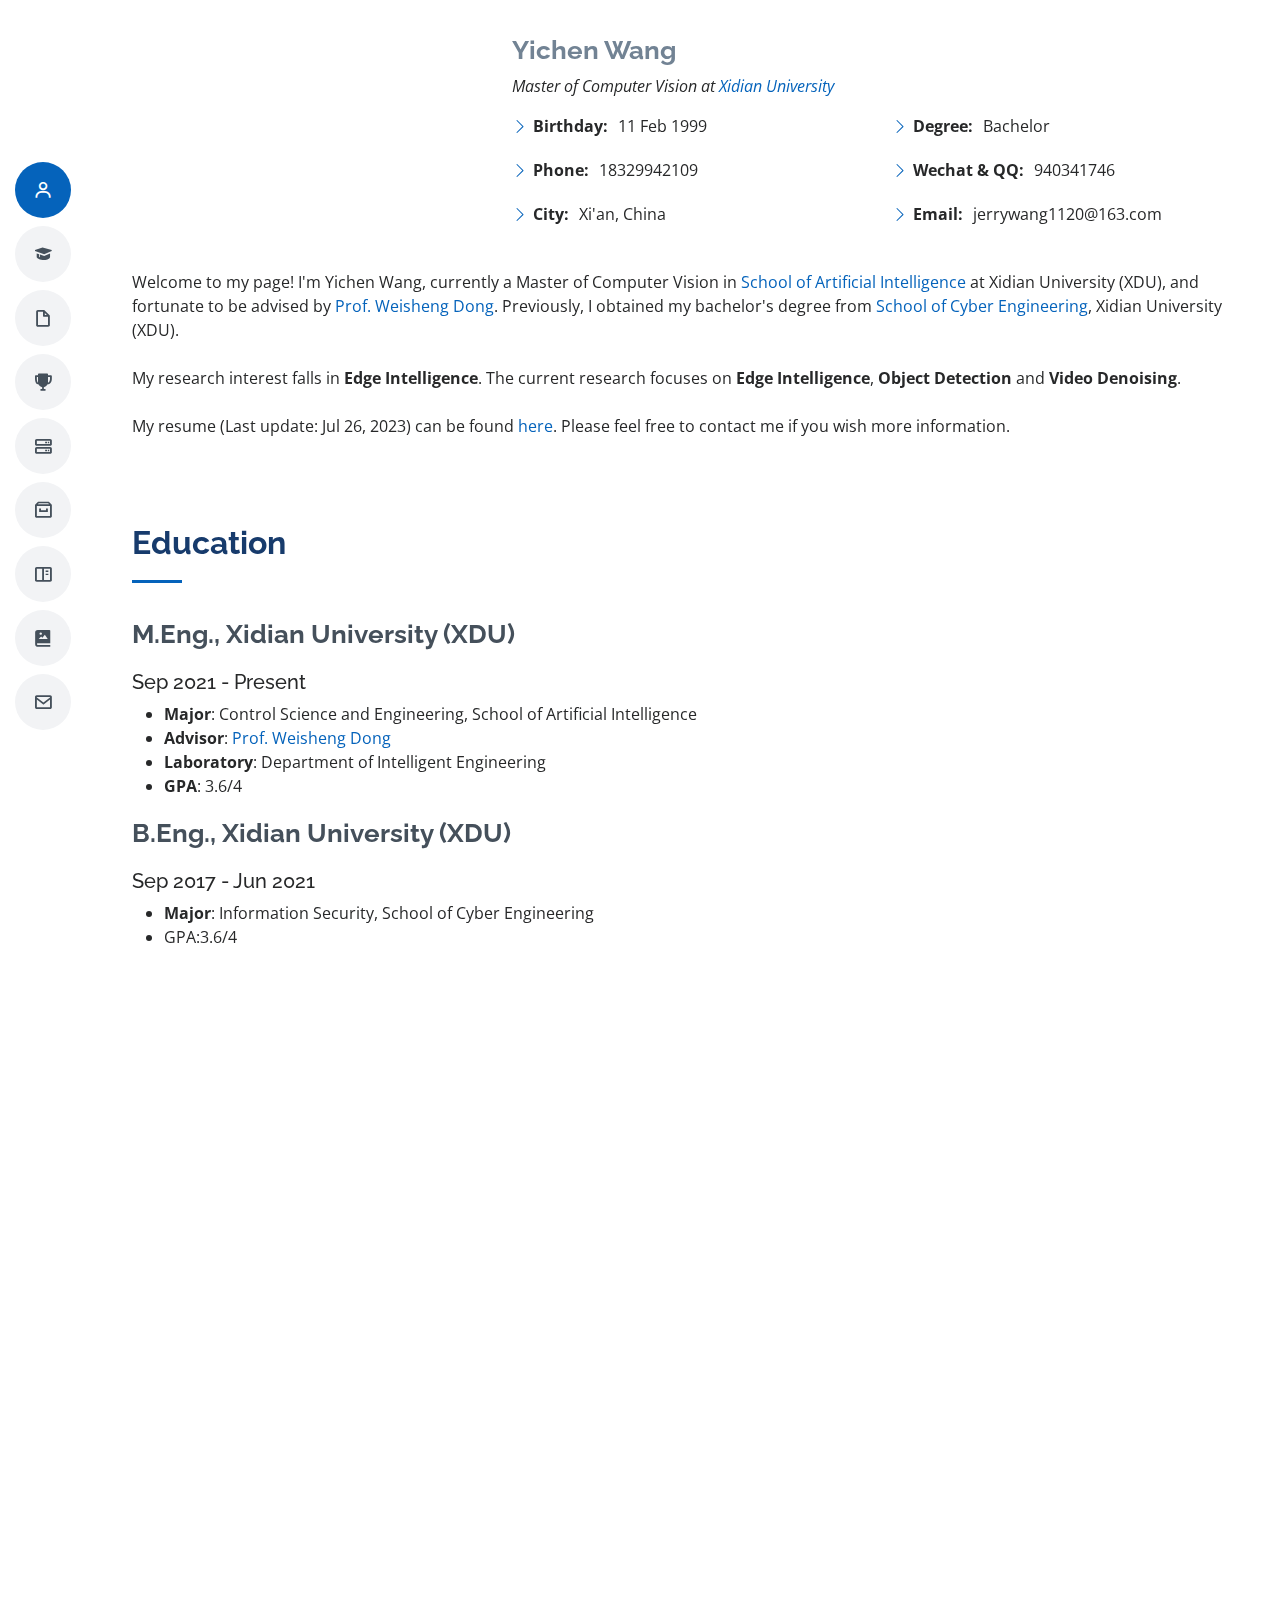
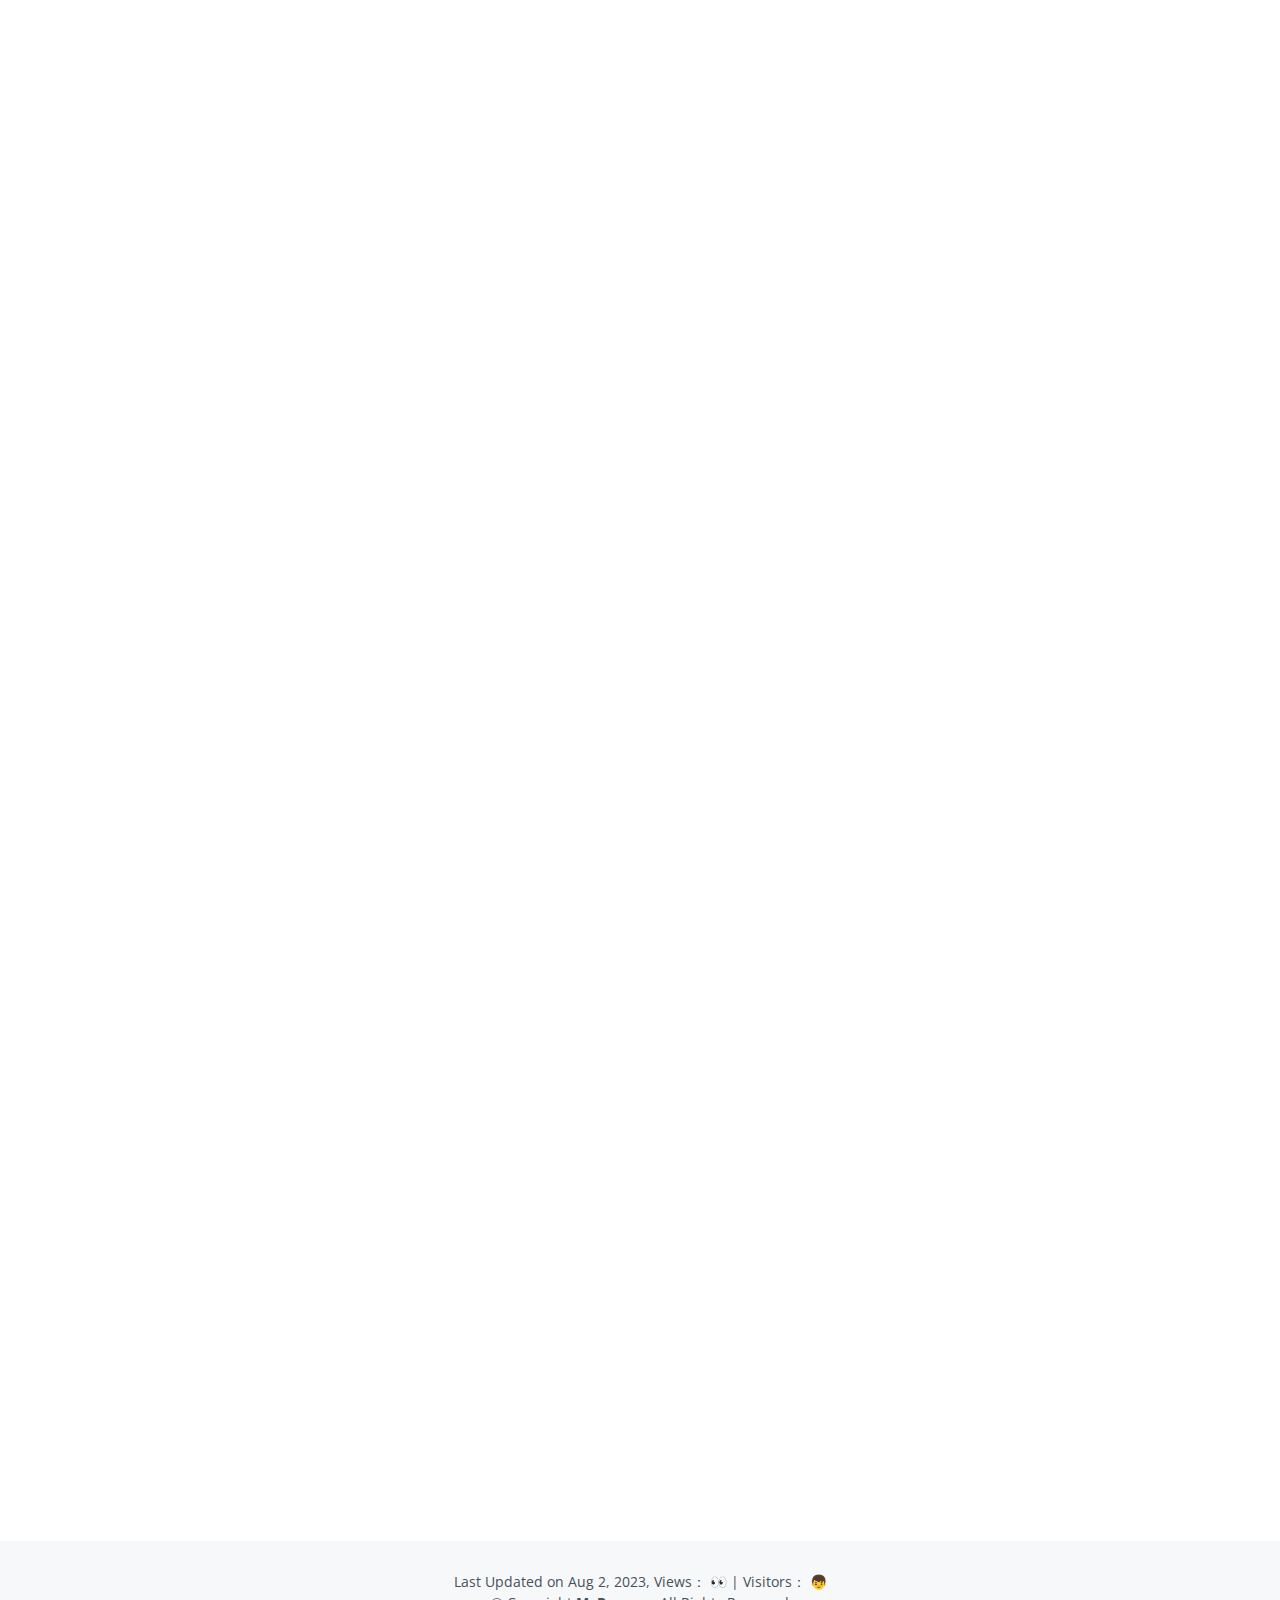
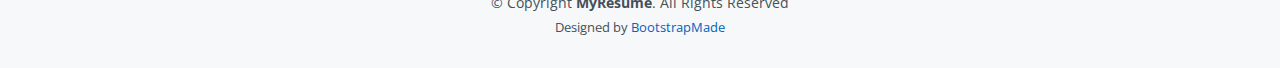
==== commit 45cc77ff: "google_analytics" ====
--- a/index.html
+++ b/index.html
@@ -2,6 +2,15 @@
 <html lang="en">
 
 <head>
+  <!-- Google tag (gtag.js) -->
+  <script async src="https://www.googletagmanager.com/gtag/js?id=G-H0JVX49FPG"></script>
+  <script>
+    window.dataLayer = window.dataLayer || [];
+    function gtag(){dataLayer.push(arguments);}
+    gtag('js', new Date());
+
+    gtag('config', 'G-H0JVX49FPG');
+  </script>
   <meta charset="utf-8">
   <meta content="width=device-width, initial-scale=1.0" name="viewport">
 
@@ -125,7 +134,7 @@
             The current research focuses on <b>Edge Intelligence</b>, <b> Object Detection</b> and <b>Video Denoising</b>.
             <br>
             <br>
-            My resume (Last update: Sep 25, 2023) can be found <a href="./Yichen Wang_Resume.pdf">here</a>. Please feel free to contact me if you wish more information.
+            My resume (Last update: Jul 26, 2023) can be found <a href="./Yichen Wang_Resume.pdf">here</a>. Please feel free to contact me if you wish more information.
 
           </p>
         </div>
@@ -168,7 +177,7 @@
         <div class="section-title">
           <h2>Publication</h2>
         </div>
-        <h4><b><a href="https://ieeexplore.ieee.org/document/10050095">Deep Unfolding Network for Efficient Mixed Video Noise Removal</a></b> (Published)</h4>
+        <h4><b><a href="https://ieeexplore.ieee.org/document/10050095">Deep Unfolding Network for Efficient Mixed Video Noise Removal</a></b> (Accepted)</h4>
         Lu Sun, Yichen Wang, Fangfang Wu, Xin Li, <i>Fellow, IEEE</i>, <br>
         Weisheng Dong, <i>Member, IEEE</i>, and Guangming Shi, <i>Fellow, IEEE</i> <br>
         IEEE Transactions on Circuits and Systems for Video Technology <b>(T-CSVT)</b>
@@ -245,7 +254,7 @@
       <div class="section-title">
         <h2>Internship</h2>
       </div>
-      <h4><b>Financial Fraud Prediction Based on Deep Neural Network, Huawei Technologies Co., Ltd.</b></h4>
+      <h4><b>Financial Fraud Prediction Based on Graph Neural Network, Huawei Technologies Co., Ltd.</b></h4>
       <h4>Outstanding intern</h4>
       <ul>
         <li>AI engineer</li>
@@ -650,7 +659,7 @@
         <a href="#" class="linkedin"><i class="bx bxl-linkedin"></i></a>
       </div> -->
 
-      Last Updated on Sep 30, 2023,  Views：<span id="busuanzi_value_site_pv"><i class="fa fa-spinner fa-spin"></i></span> 👀 | Visitors：<span id="busuanzi_value_site_uv"><i class="fa fa-spinner fa-spin"></i></span> 👦
+      Last Updated on Aug 2, 2023,  Views：<span id="busuanzi_value_site_pv"><i class="fa fa-spinner fa-spin"></i></span> 👀 | Visitors：<span id="busuanzi_value_site_uv"><i class="fa fa-spinner fa-spin"></i></span> 👦
       <!-- TODO:数字修正一下啊！！ -->
       <div class="copyright">
         &copy; Copyright <strong><span>MyResume</span></strong>. All Rights Reserved
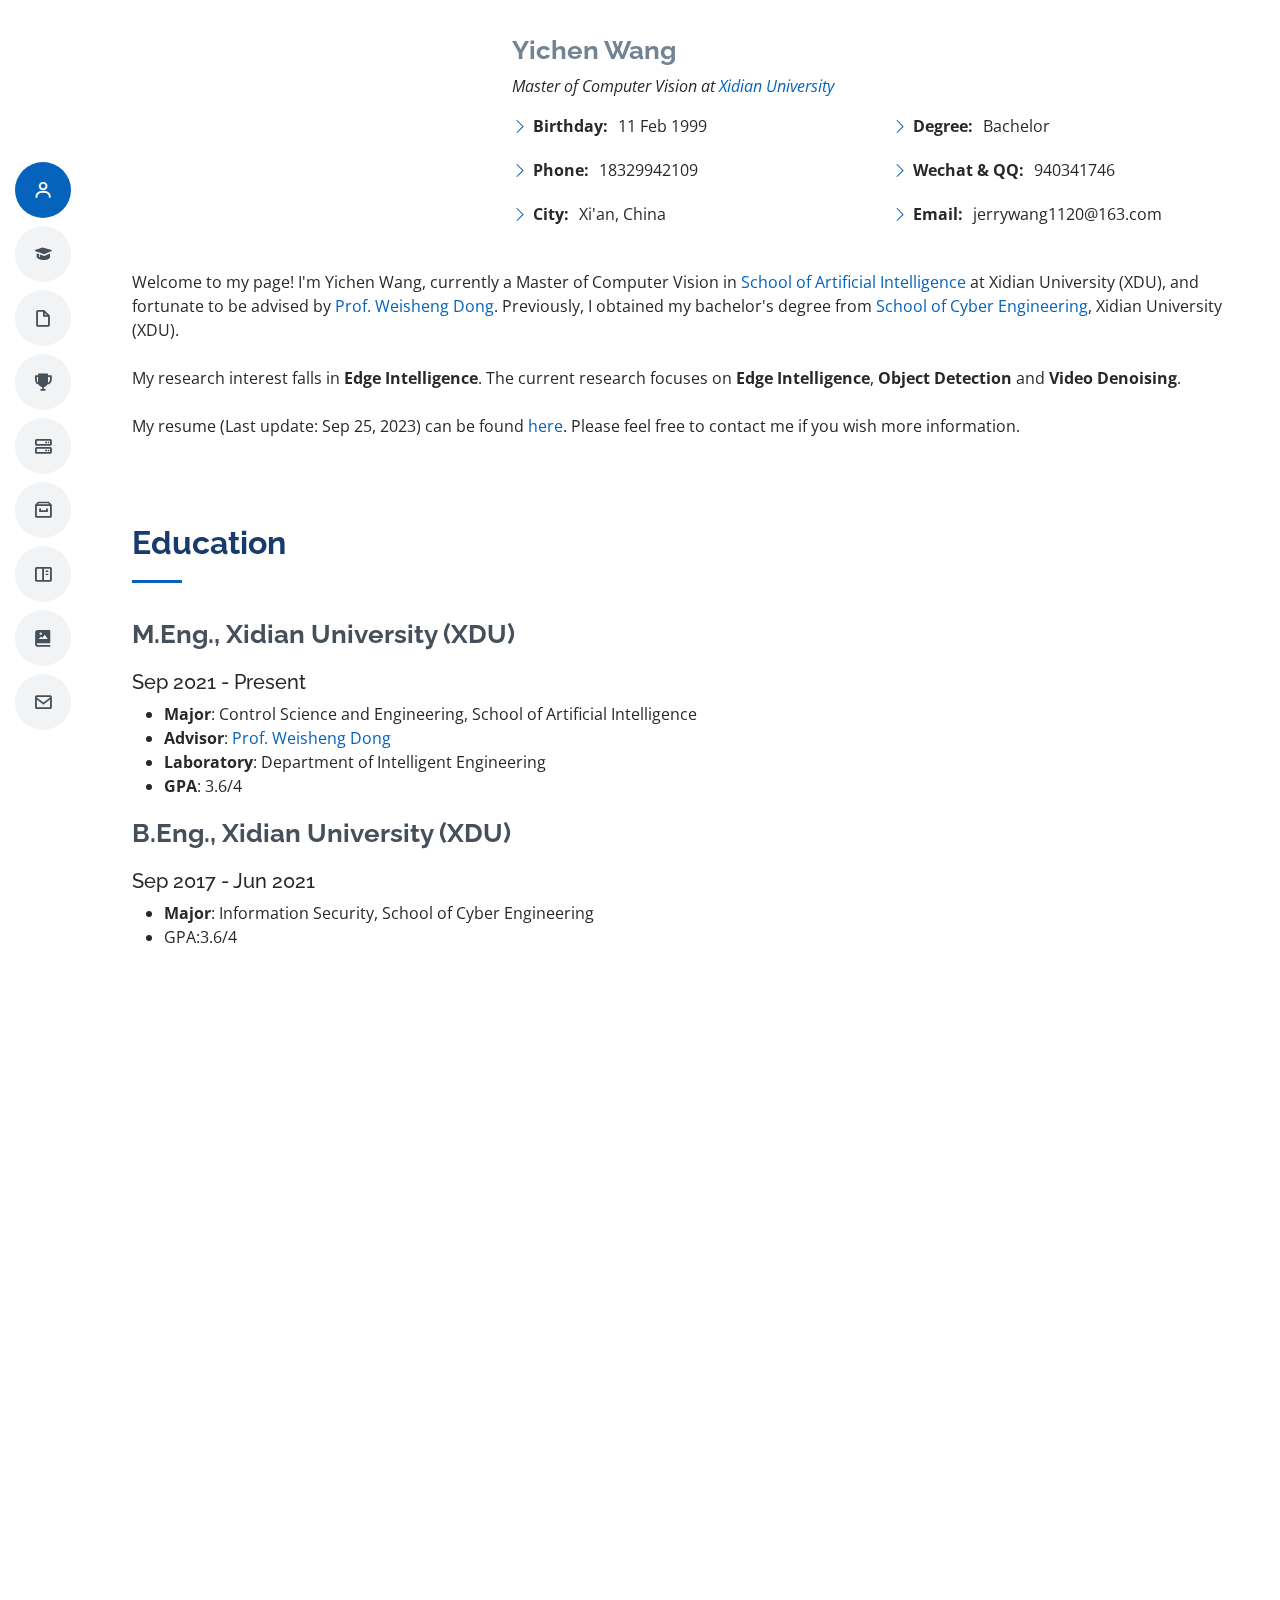
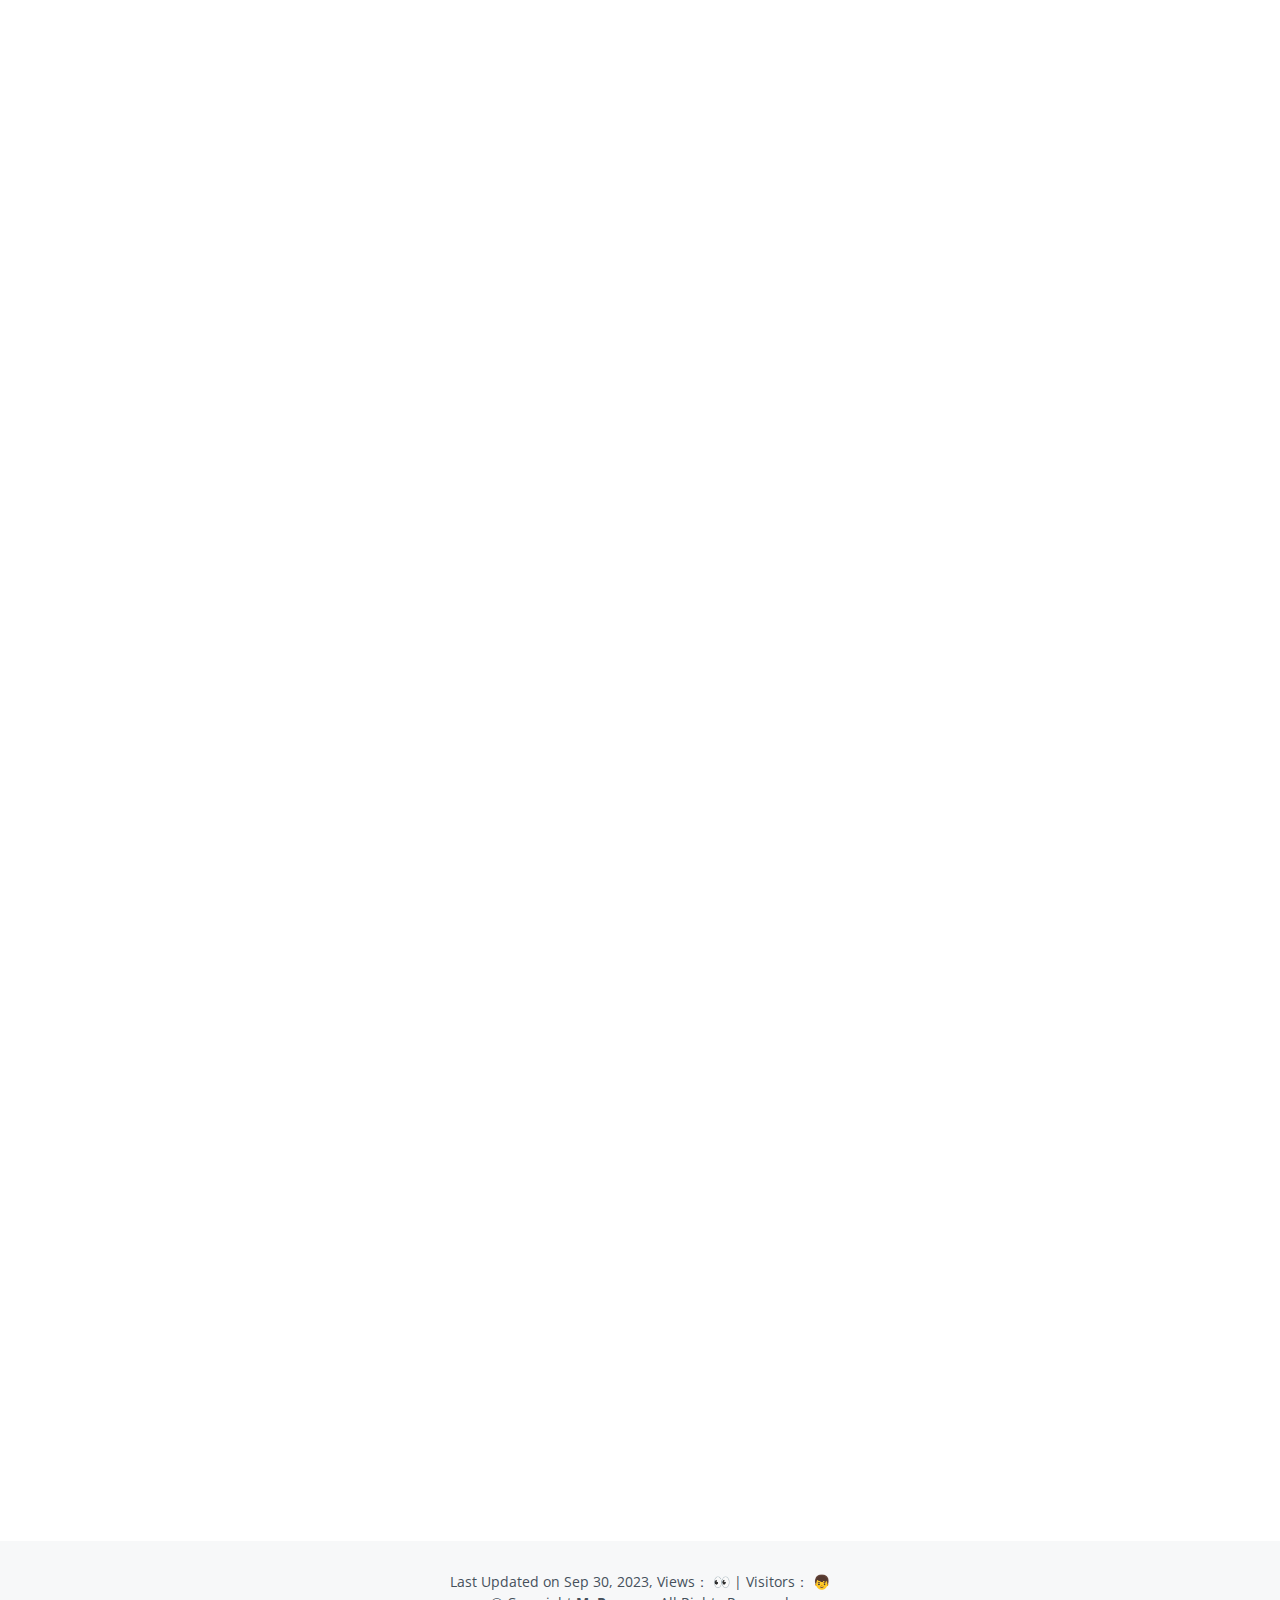
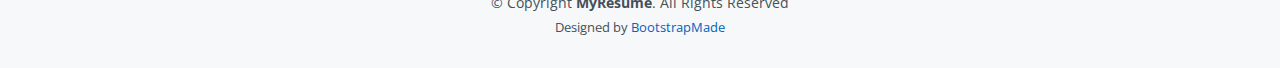
==== commit 5f6cba23: "Merge branch 'main' of https://github.com/JerryW1120/JerryW1120.GitHub.io" ====
--- a/index.html
+++ b/index.html
@@ -134,7 +134,7 @@
             The current research focuses on <b>Edge Intelligence</b>, <b> Object Detection</b> and <b>Video Denoising</b>.
             <br>
             <br>
-            My resume (Last update: Jul 26, 2023) can be found <a href="./Yichen Wang_Resume.pdf">here</a>. Please feel free to contact me if you wish more information.
+            My resume (Last update: Sep 25, 2023) can be found <a href="./Yichen Wang_Resume.pdf">here</a>. Please feel free to contact me if you wish more information.
 
           </p>
         </div>
@@ -177,7 +177,7 @@
         <div class="section-title">
           <h2>Publication</h2>
         </div>
-        <h4><b><a href="https://ieeexplore.ieee.org/document/10050095">Deep Unfolding Network for Efficient Mixed Video Noise Removal</a></b> (Accepted)</h4>
+        <h4><b><a href="https://ieeexplore.ieee.org/document/10050095">Deep Unfolding Network for Efficient Mixed Video Noise Removal</a></b> (Published)</h4>
         Lu Sun, Yichen Wang, Fangfang Wu, Xin Li, <i>Fellow, IEEE</i>, <br>
         Weisheng Dong, <i>Member, IEEE</i>, and Guangming Shi, <i>Fellow, IEEE</i> <br>
         IEEE Transactions on Circuits and Systems for Video Technology <b>(T-CSVT)</b>
@@ -254,7 +254,7 @@
       <div class="section-title">
         <h2>Internship</h2>
       </div>
-      <h4><b>Financial Fraud Prediction Based on Graph Neural Network, Huawei Technologies Co., Ltd.</b></h4>
+      <h4><b>Financial Fraud Prediction Based on Deep Neural Network, Huawei Technologies Co., Ltd.</b></h4>
       <h4>Outstanding intern</h4>
       <ul>
         <li>AI engineer</li>
@@ -659,7 +659,7 @@
         <a href="#" class="linkedin"><i class="bx bxl-linkedin"></i></a>
       </div> -->
 
-      Last Updated on Aug 2, 2023,  Views：<span id="busuanzi_value_site_pv"><i class="fa fa-spinner fa-spin"></i></span> 👀 | Visitors：<span id="busuanzi_value_site_uv"><i class="fa fa-spinner fa-spin"></i></span> 👦
+      Last Updated on Sep 30, 2023,  Views：<span id="busuanzi_value_site_pv"><i class="fa fa-spinner fa-spin"></i></span> 👀 | Visitors：<span id="busuanzi_value_site_uv"><i class="fa fa-spinner fa-spin"></i></span> 👦
       <!-- TODO:数字修正一下啊！！ -->
       <div class="copyright">
         &copy; Copyright <strong><span>MyResume</span></strong>. All Rights Reserved
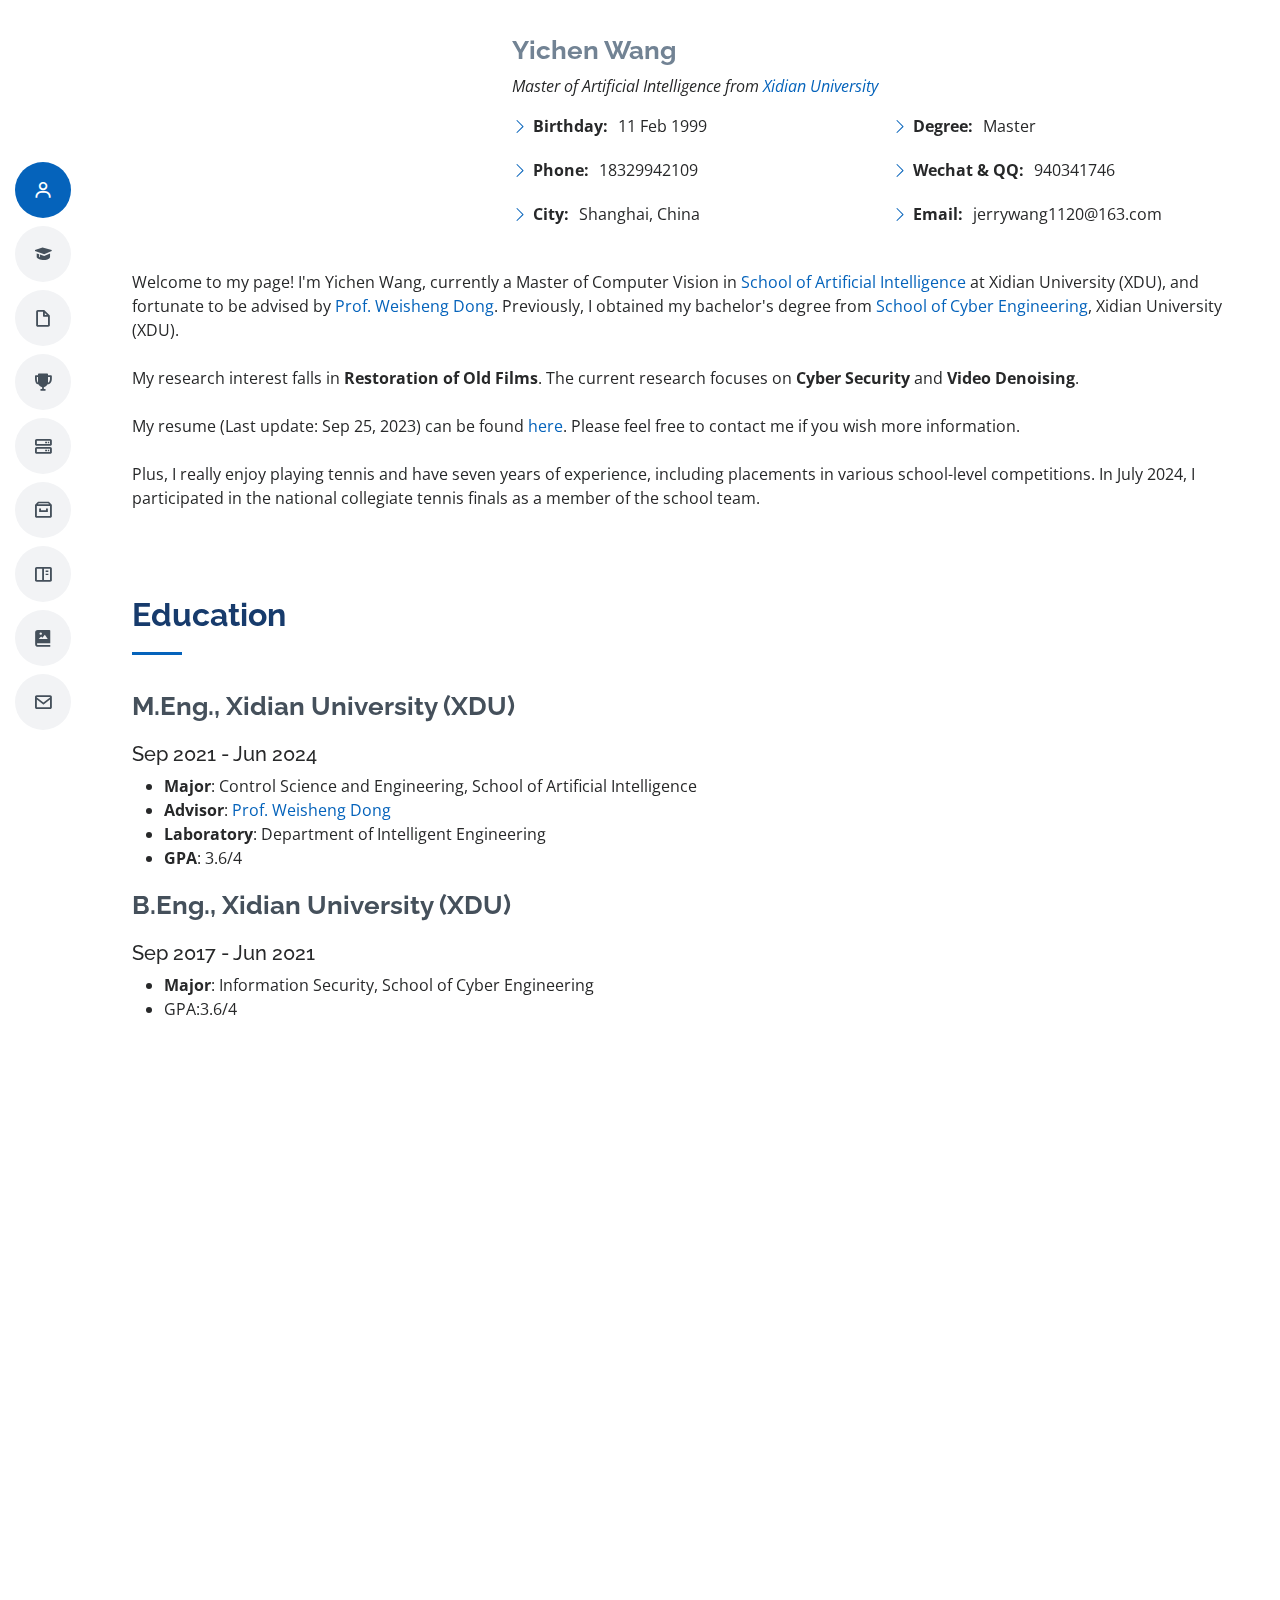
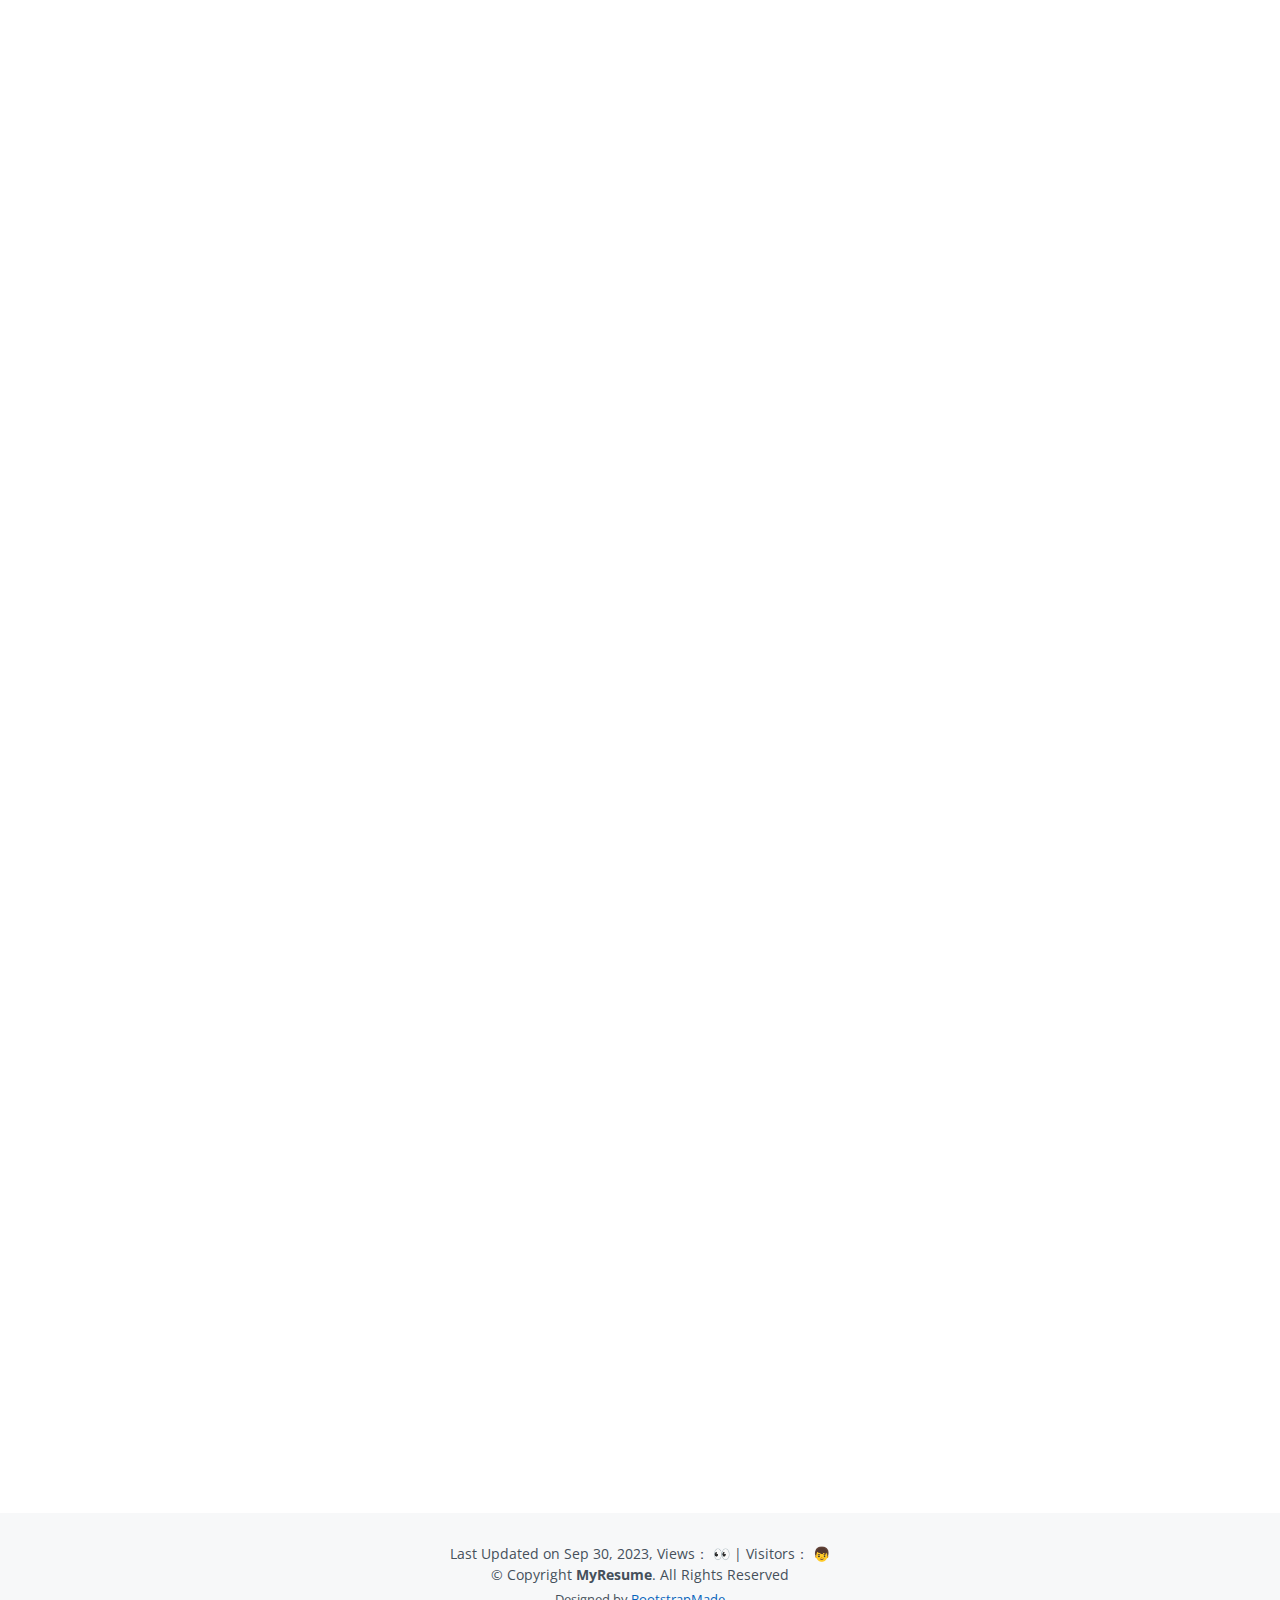
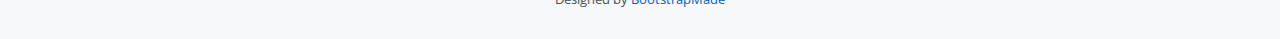
==== commit 692367d3: "照片集中提交，主页描述做了修改" ====
--- a/index.html
+++ b/index.html
@@ -10,6 +10,13 @@
     gtag('js', new Date());
 
     gtag('config', 'G-H0JVX49FPG');
+  </script>
+  <script type="text/javascript">
+    (function(c,l,a,r,i,t,y){
+        c[a]=c[a]||function(){(c[a].q=c[a].q||[]).push(arguments)};
+        t=l.createElement(r);t.async=1;t.src="https://www.clarity.ms/tag/"+i;
+        y=l.getElementsByTagName(r)[0];y.parentNode.insertBefore(t,y);
+    })(window, document, "clarity", "script", "kptl8knxtq");
   </script>
   <meta charset="utf-8">
   <meta content="width=device-width, initial-scale=1.0" name="viewport">
@@ -102,7 +109,7 @@
           <div class="col-lg-8 pt-4 pt-lg-0 content">
             <h3>Yichen Wang</h3>
             <p class="fst-italic">
-              Master of Computer Vision at <a href="https://www.xidian.edu.cn/">Xidian University</a> 
+              Master of Artificial Intelligence from <a href="https://www.xidian.edu.cn/">Xidian University</a> 
             </p>
             <div class="row">
               <div class="col-lg-6">
@@ -110,12 +117,12 @@
                   <li><i class="bi bi-chevron-right"></i> <strong>Birthday:</strong> <span>11 Feb 1999</span></li>
 <!--                  <li><i class="bi bi-chevron-right"></i> <strong>Website:</strong> <span>www.example.com</span></li>-->
                   <li><i class="bi bi-chevron-right"></i> <strong>Phone:</strong> <span>18329942109</span></li>
-                  <li><i class="bi bi-chevron-right"></i> <strong>City:</strong> <span>Xi'an, China</span></li>
+                  <li><i class="bi bi-chevron-right"></i> <strong>City:</strong> <span>Shanghai, China</span></li>
                 </ul>
               </div>
               <div class="col-lg-6">
                 <ul>
-                  <li><i class="bi bi-chevron-right"></i> <strong>Degree:</strong> <span>Bachelor</span></li>
+                  <li><i class="bi bi-chevron-right"></i> <strong>Degree:</strong> <span>Master</span></li>
                   <li><i class="bi bi-chevron-right"></i> <strong>Wechat & QQ:</strong> <span>940341746</span></li>   
                   <li><i class="bi bi-chevron-right"></i> <strong>Email:</strong> <span>jerrywang1120@163.com</span></li>
 <!--                  <li><i class="bi bi-chevron-right"></i> <strong>Freelance:</strong> <span>Available</span></li>-->
@@ -130,12 +137,14 @@
             Previously, I obtained my bachelor's degree from <a href="https://ce.xidian.edu.cn/">School of Cyber Engineering</a>, Xidian University (XDU).
             <br>
             <br>
-            My research interest falls in <b>Edge Intelligence</b>.
-            The current research focuses on <b>Edge Intelligence</b>, <b> Object Detection</b> and <b>Video Denoising</b>.
+            My research interest falls in <b>Restoration of Old Films</b>.
+            The current research focuses on <b>Cyber Security</b> and <b>Video Denoising</b>.
             <br>
             <br>
             My resume (Last update: Sep 25, 2023) can be found <a href="./Yichen Wang_Resume.pdf">here</a>. Please feel free to contact me if you wish more information.
-
+            <br>
+            <br>
+            Plus, I really enjoy playing tennis and have seven years of experience, including placements in various school-level competitions. In July 2024, I participated in the national collegiate tennis finals as a member of the school team.
           </p>
         </div>
       </div>
@@ -151,7 +160,7 @@
         </div>
 
           <h4 class="resume-title_under_section_title">M.Eng., Xidian University (XDU)</h4>
-          <h5>Sep 2021 - Present</h5>
+          <h5>Sep 2021 - Jun 2024</h5>
           <ul>
             <li><b>Major</b>: Control Science and Engineering, School of Artificial Intelligence</li>
             <li><b>Advisor</b>: <a href="https://web.xidian.edu.cn/wsdong/">Prof. Weisheng Dong</a></li>
@@ -193,20 +202,18 @@
         </div>
         <h4 class="resume-title_under_section_title">During Postgraduate</h4>
         <ul>
-          <li>Outstanding master student of XDU, 2022</li>
-          <li>The Second Prize Scholarship of XDU, 2022</li>
-          <li>Elite eight men's singles in the university tennis match, 2022</li>
+          <li>Outstanding master student of XDU, 2022, 2023, 2024</li>
+          <li>The Second Prize Scholarship of XDU, 2022, 2023, 2024</li>
+          <li>Elite four men's singles in the university tennis match, 2023</li>
+          <li>Elite eight men's singles in the university tennis match, 2022, 2024</li>
           <li>Outstanding volunteer in the fight against COVID-19, 2022</li>
         </ul>
 
         <h4 class="resume-title">During Undergraduate</h4>
         <ul>
-          <li>Excellent Communist Youth League member, 2021</li>
-          <li>The Third Prize Scholarship of XDU, 2020</li>
-          <li>Excellent Communist Youth League member, 2020</li>
+          <li>Excellent Communist Youth League member, 2019, 2020, 2021</li>
+          <li>The Third Prize Scholarship of XDU, 2019, 2020</li>
           <li><b>Special Prize of National Cryptography Competition</b> (Top 1 got the awards), 2019</li>
-          <li>The Third Prize Scholarship of XDU, 2019</li>
-          <li>Excellent Communist Youth League member, 2019</li>
         </ul>
       </div>
     </section><!-- End Awards Section -->
@@ -221,15 +228,14 @@
           <h2>Research Projects</h2>
         </div>
 
-        <h4><b>Cloud Edge Intelligent Collaboration Technology in Wireless Communication Environment</b> (Jun 2023 - Present)</h4>
+        <h4><b>Video Restoration with Enhanced Prior</b> (Thesis for The Master Degree)</h4>
         <ul>
-          <li><b>Goal</b>: Development of the Cloud Edge Cooperative Intelligent Processing Framework, which allows for cooperative searching of typical vehicles and other targets.</li>
+          <li><b>Goal</b>: Harness the rich detail information contained in high-quality video frames as prior guidance for denoising and restoring videos corrupted with mixed noise.</li>
           <li><b>Advisor</b>: Prof. Weisheng Dong </li>
           <li><b>Consigner</b>: School of Artificial Intelligence, Xidian University </li>
-          <li><b>Role</b>: Head of Research Project </li>
         </ul>
         
-        <h4><b>Object Detection for State Grid Corporation of China</b> (Aug 2022 - Present)</h4>
+        <h4><b>Object Detection for State Grid Corporation of China</b> (Aug 2022 - Jun 2024)</h4>
         <ul>
           <li><b>Name</b>: Oil leak detection </li>
           <li><b>Consigner</b>: State Grid Jiangsu Electric Power CO., LTD, Corporation of China </li>
@@ -241,7 +247,7 @@
           <li><b>Goal</b>: Removing the Mixture of Additive White Gaussian Noise and Impulse Noise of Old Film's Frames by Using Convolutional Neural Networks</li>
           <li><b>Advisor</b>: Prof. Weisheng Dong </li>
           <li><b>Achievement</b>: <a href="#Publication">A Paper Accepted by T-CSVT</a> and a Patent (Pending) </li>
-          <li><b>Role</b>: Key Researcher </li>
+          <li><b>Role</b>: The Second Author of The Paper </li>
         </ul>
 
       </div>
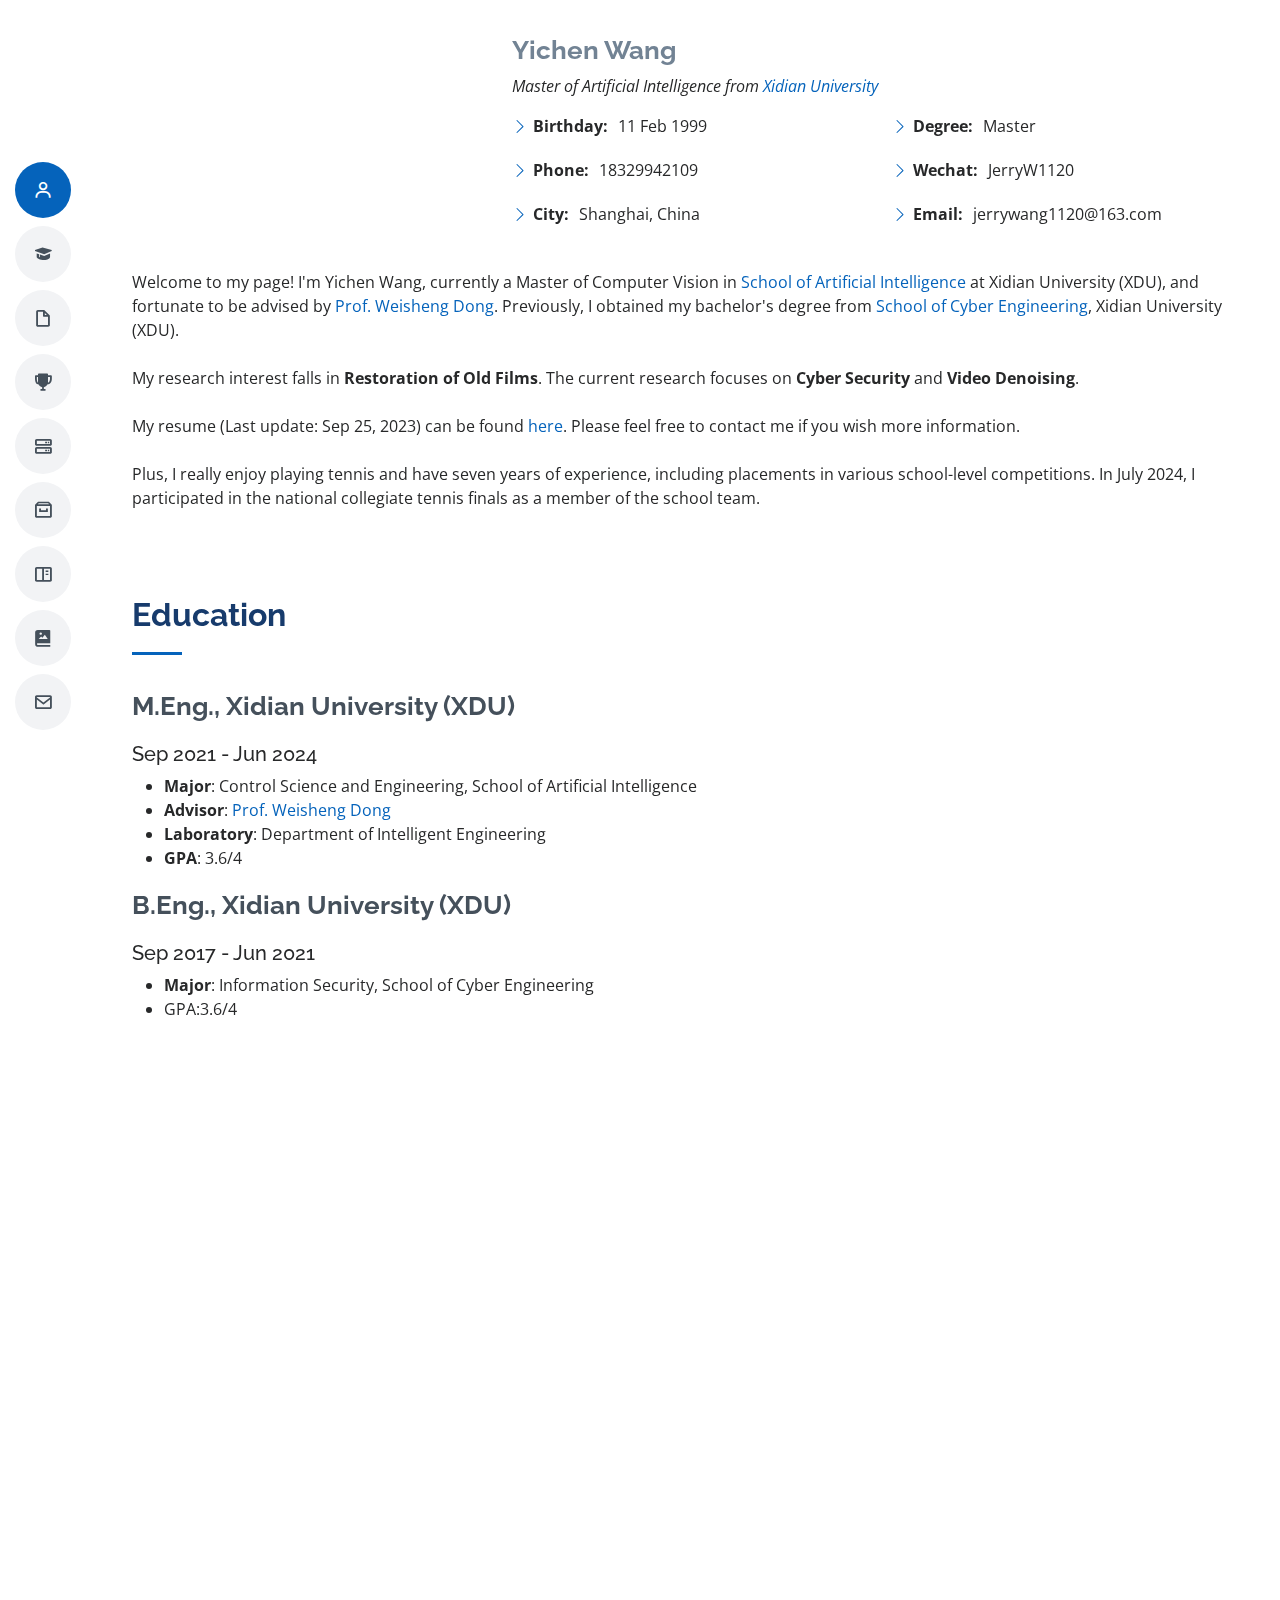
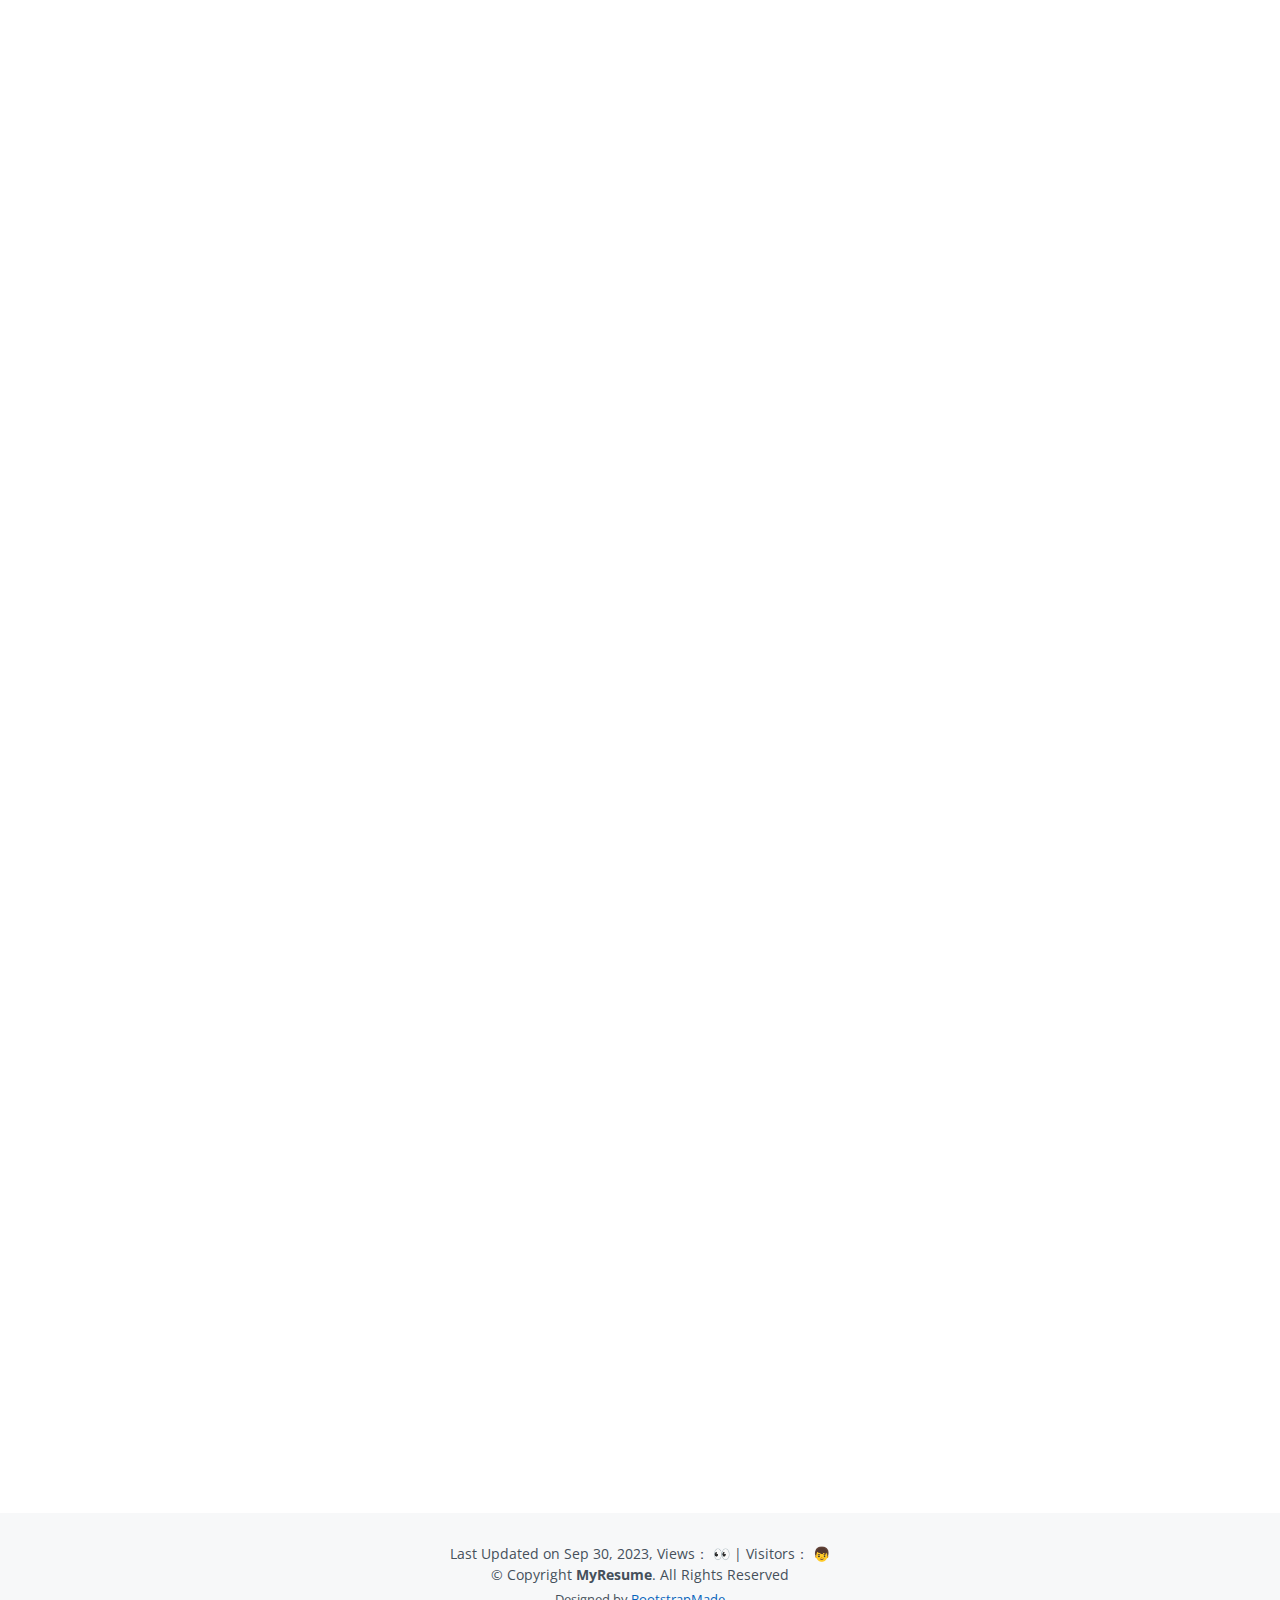
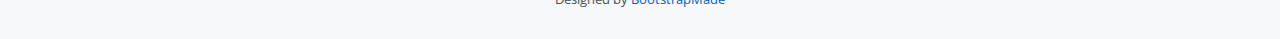
==== commit 9d3fd5c2: "修改微信" ====
--- a/index.html
+++ b/index.html
@@ -123,7 +123,7 @@
               <div class="col-lg-6">
                 <ul>
                   <li><i class="bi bi-chevron-right"></i> <strong>Degree:</strong> <span>Master</span></li>
-                  <li><i class="bi bi-chevron-right"></i> <strong>Wechat & QQ:</strong> <span>940341746</span></li>   
+                  <li><i class="bi bi-chevron-right"></i> <strong>Wechat:</strong> <span>JerryW1120</span></li>   
                   <li><i class="bi bi-chevron-right"></i> <strong>Email:</strong> <span>jerrywang1120@163.com</span></li>
 <!--                  <li><i class="bi bi-chevron-right"></i> <strong>Freelance:</strong> <span>Available</span></li>-->
                 </ul>
@@ -616,7 +616,7 @@
               <div class="email">
                 <i class="bi bi-wechat"></i>
                 <h4>Wechat:</h4>
-                <p>940341746</p>
+                <p>JerryW1120</p>
               </div>
               
             </div>
